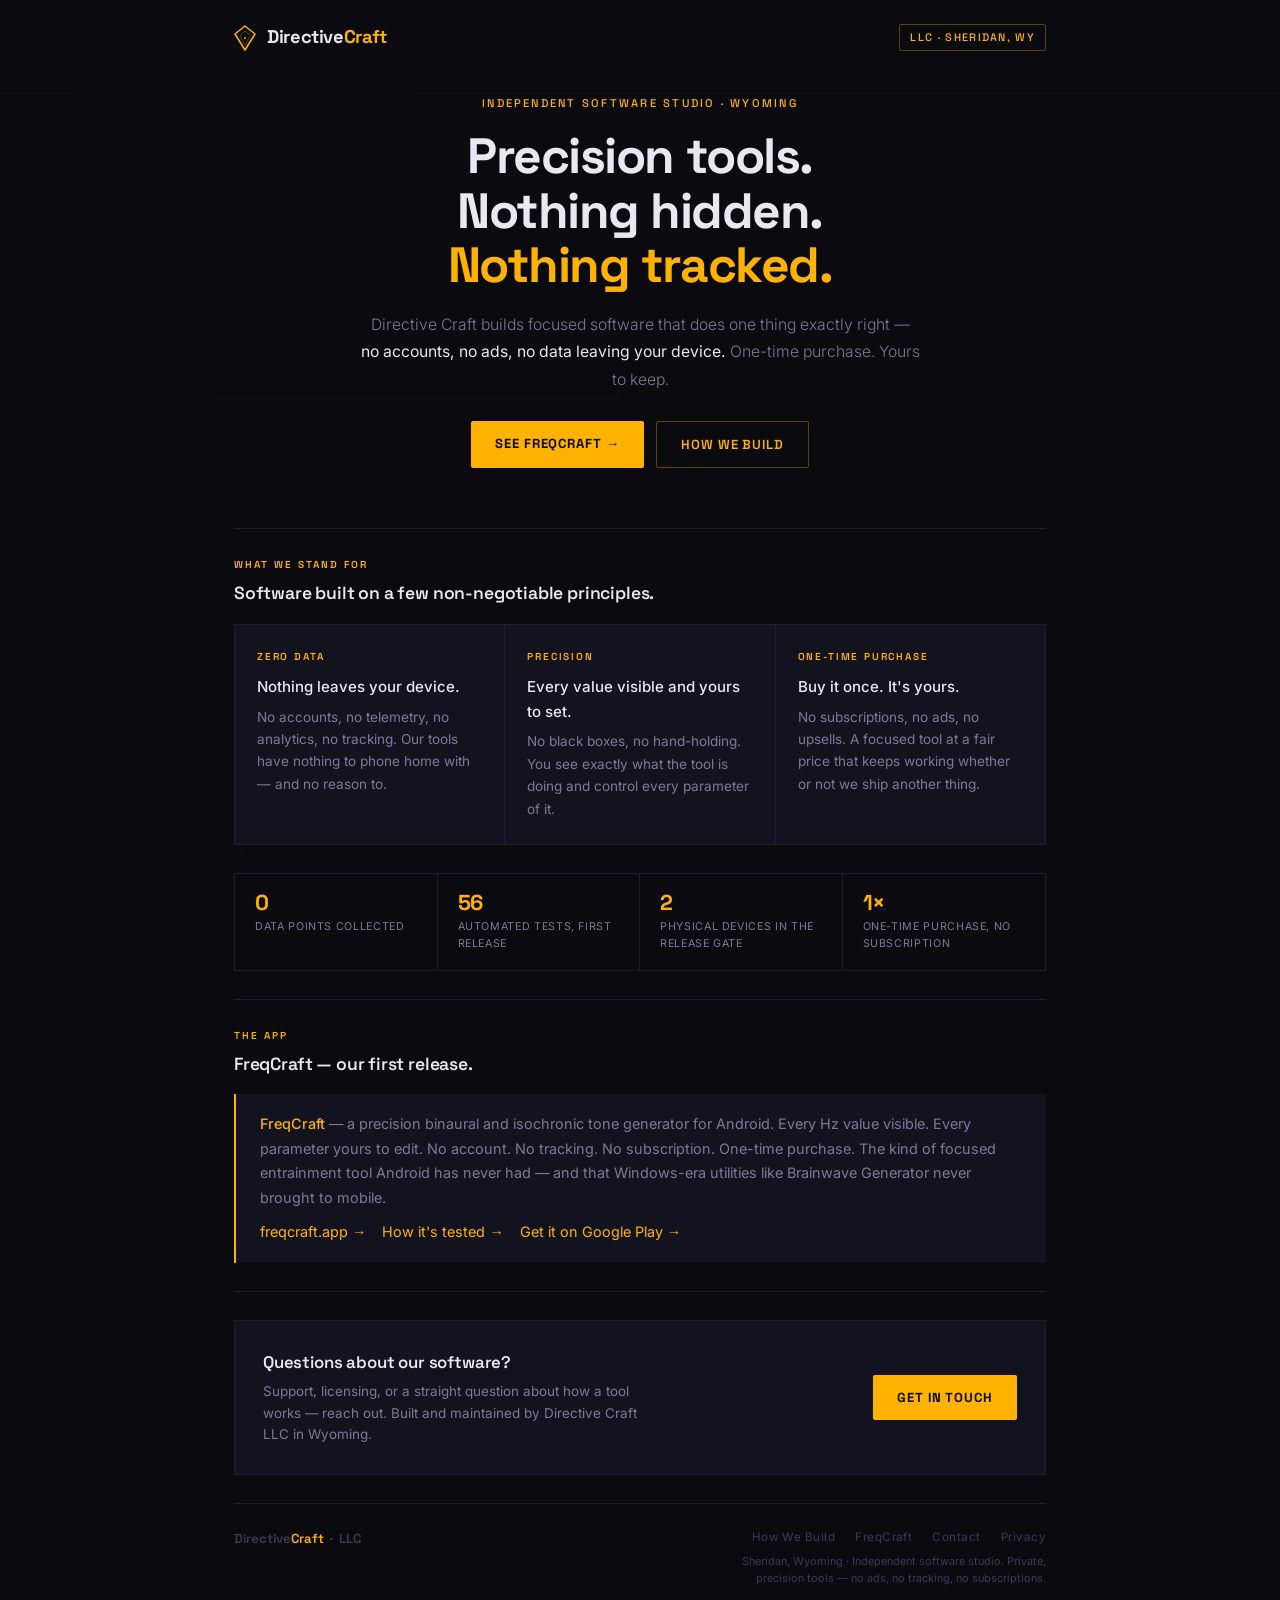
==== index.html @ 9dd8c162 "Studio site: FreqCraft is live - swap 'Coming to Google Play' for a live store link" ====
<!DOCTYPE html>
<html lang="en">
<head>
  <meta charset="UTF-8" />
  <meta name="viewport" content="width=device-width, initial-scale=1.0" />
  <link rel="canonical" href="https://www.directivecraft.com/" />
  <title>Directive Craft LLC — Private, Precision Software</title>
  <meta name="description" content="Directive Craft is an independent software studio building focused tools that do one thing exactly right — no accounts, no ads, no data leaving your device. Maker of FreqCraft." />
  <link rel="stylesheet" href="assets/fonts.css" />
  <style>
    *, *::before, *::after { box-sizing: border-box; margin: 0; padding: 0; }

    :root {
      --black:      #0A0A0F;
      --panel:      #13131F;
      --border:     #1E1E32;
      --amber:      #FFB300;
      --amber-dim:  #FFB30028;
      --amber-mid:  #FFB30055;
      --text:       #E8E8F0;
      --muted:      #7A7A9A;
      --subtle:     #3A3A5A;
    }

    html { scroll-behavior: smooth; }

    body {
      background: var(--black);
      color: var(--text);
      font-family: 'Inter', sans-serif;
      font-size: 16px;
      line-height: 1.6;
      min-height: 100vh;
      overflow-x: hidden;
    }

    /* ── CANVAS ── */
    #bgCanvas {
      position: fixed;
      top: 0; left: 0;
      width: 100%; height: 100%;
      pointer-events: none;
      z-index: 0;
      opacity: 0.10;
    }

    /* ── LAYOUT ── */
    .wrapper {
      position: relative;
      z-index: 1;
      max-width: 860px;
      margin: 0 auto;
      padding: 0 24px;
    }

    /* ── NAV ── */
    nav {
      padding: 24px 0 0;
      display: flex;
      align-items: center;
      justify-content: space-between;
    }

    /* ── LOGO ── */
    .logo {
      display: flex;
      align-items: center;
      gap: 11px;
      text-decoration: none;
    }

    .logo-mark svg {
      display: block;
    }

    .wordmark {
      font-family: 'Space Grotesk', sans-serif;
      font-size: 1.15rem;
      font-weight: 700;
      letter-spacing: -0.02em;
      color: var(--text);
      line-height: 1;
    }
    .wordmark span { color: var(--amber); }

    .badge {
      font-family: 'Space Grotesk', sans-serif;
      font-size: 0.68rem;
      font-weight: 500;
      letter-spacing: 0.12em;
      text-transform: uppercase;
      color: var(--amber);
      border: 1px solid var(--amber-mid);
      padding: 4px 10px;
      border-radius: 2px;
    }

    /* ── HERO ── */
    .hero {
      padding: 44px 0 32px;
      text-align: center;
    }

    .eyebrow {
      font-family: 'Space Grotesk', sans-serif;
      font-size: 0.7rem;
      font-weight: 500;
      letter-spacing: 0.2em;
      text-transform: uppercase;
      color: var(--amber);
      margin-bottom: 16px;
    }

    h1 {
      font-family: 'Space Grotesk', sans-serif;
      font-size: clamp(1.9rem, 5vw, 3.1rem);
      font-weight: 700;
      line-height: 1.1;
      letter-spacing: -0.03em;
      color: var(--text);
      margin-bottom: 18px;
    }
    h1 em { font-style: normal; color: var(--amber); }

    .hero-sub {
      font-size: 0.98rem;
      font-weight: 300;
      color: var(--muted);
      max-width: 560px;
      margin: 0 auto 28px;
      line-height: 1.75;
    }
    .hero-sub strong { color: var(--text); font-weight: 400; }

    /* ── CTA ── */
    .cta-row {
      display: flex;
      gap: 12px;
      justify-content: center;
      flex-wrap: wrap;
    }

    .btn-primary {
      background: var(--amber);
      color: var(--black);
      font-family: 'Space Grotesk', sans-serif;
      font-size: 0.82rem;
      font-weight: 700;
      letter-spacing: 0.07em;
      text-transform: uppercase;
      text-decoration: none;
      border: none;
      padding: 12px 24px;
      border-radius: 2px;
      cursor: pointer;
      transition: opacity 0.2s;
      white-space: nowrap;
      display: inline-block;
    }
    .btn-primary:hover { opacity: 0.85; }

    .btn-ghost {
      background: transparent;
      color: var(--amber);
      font-family: 'Space Grotesk', sans-serif;
      font-size: 0.82rem;
      font-weight: 600;
      letter-spacing: 0.07em;
      text-transform: uppercase;
      text-decoration: none;
      border: 1px solid var(--amber-mid);
      padding: 12px 24px;
      border-radius: 2px;
      cursor: pointer;
      transition: border-color 0.2s, color 0.2s;
      white-space: nowrap;
      display: inline-block;
    }
    .btn-ghost:hover { border-color: var(--amber); }

    /* ── DIVIDER ── */
    .divider {
      border: none;
      border-top: 1px solid var(--border);
      margin: 28px 0;
    }

    /* ── PILLARS ── */
    .pillars {
      display: grid;
      grid-template-columns: repeat(auto-fit, minmax(200px, 1fr));
      gap: 1px;
      background: var(--border);
      border: 1px solid var(--border);
      margin-bottom: 28px;
    }

    .pillar {
      background: var(--panel);
      padding: 24px 22px;
    }

    .pillar-label {
      font-family: 'Space Grotesk', sans-serif;
      font-size: 0.63rem;
      font-weight: 600;
      letter-spacing: 0.18em;
      text-transform: uppercase;
      color: var(--amber);
      margin-bottom: 10px;
    }

    .pillar-text {
      font-size: 0.85rem;
      color: var(--muted);
      line-height: 1.65;
    }
    .pillar-text strong {
      display: block;
      font-size: 0.94rem;
      font-weight: 500;
      color: var(--text);
      margin-bottom: 6px;
    }

    /* ── AUTHORITY STRIP ── */
    .spec-strip {
      display: flex;
      flex-wrap: wrap;
      border: 1px solid var(--border);
      margin-bottom: 28px;
    }

    .spec-item {
      flex: 1 1 140px;
      padding: 18px 20px;
      border-right: 1px solid var(--border);
    }
    .spec-item:last-child { border-right: none; }

    .spec-val {
      font-family: 'Space Grotesk', sans-serif;
      font-size: 1.35rem;
      font-weight: 700;
      color: var(--amber);
      letter-spacing: -0.02em;
      line-height: 1;
      margin-bottom: 4px;
    }

    .spec-key {
      font-size: 0.67rem;
      color: var(--muted);
      letter-spacing: 0.06em;
      text-transform: uppercase;
    }

    /* ── CALLOUT ── */
    .callout {
      border-left: 2px solid var(--amber);
      padding: 18px 24px;
      background: var(--panel);
      margin-bottom: 28px;
    }
    .callout p {
      font-size: 0.9rem;
      color: var(--muted);
      line-height: 1.7;
    }
    .callout p + p { margin-top: 10px; }
    .callout p strong { color: var(--text); font-weight: 500; }
    .callout a {
      color: var(--amber);
      text-decoration: none;
    }
    .callout a:hover { text-decoration: underline; }

    /* ── SECTION HEADER ── */
    .section-header {
      margin-bottom: 16px;
    }
    .section-label {
      font-family: 'Space Grotesk', sans-serif;
      font-size: 0.63rem;
      font-weight: 600;
      letter-spacing: 0.2em;
      text-transform: uppercase;
      color: var(--amber);
      margin-bottom: 6px;
    }
    .section-title {
      font-family: 'Space Grotesk', sans-serif;
      font-size: 1.1rem;
      font-weight: 600;
      color: var(--text);
      letter-spacing: -0.01em;
    }

    /* ── CONTACT BLOCK ── */
    .contact-block {
      border: 1px solid var(--border);
      background: var(--panel);
      padding: 28px 28px;
      margin-bottom: 28px;
      display: flex;
      align-items: center;
      justify-content: space-between;
      flex-wrap: wrap;
      gap: 20px;
    }

    .contact-copy h2 {
      font-family: 'Space Grotesk', sans-serif;
      font-size: 1.05rem;
      font-weight: 600;
      color: var(--text);
      margin-bottom: 6px;
      letter-spacing: -0.01em;
    }
    .contact-copy p {
      font-size: 0.84rem;
      color: var(--muted);
      line-height: 1.6;
      max-width: 400px;
    }

    /* ── FOOTER ── */
    footer {
      border-top: 1px solid var(--border);
      padding: 24px 0 32px;
      display: flex;
      align-items: flex-start;
      justify-content: space-between;
      flex-wrap: wrap;
      gap: 12px;
    }

    .footer-mark {
      font-family: 'Space Grotesk', sans-serif;
      font-size: 0.82rem;
      font-weight: 600;
      color: var(--subtle);
    }
    .footer-mark span { color: var(--amber); }

    .footer-right {
      text-align: right;
    }

    .footer-links {
      display: flex;
      gap: 20px;
      margin-bottom: 6px;
      justify-content: flex-end;
    }
    .footer-links a {
      font-size: 0.73rem;
      color: var(--subtle);
      text-decoration: none;
      letter-spacing: 0.04em;
      transition: color 0.2s;
    }
    .footer-links a:hover { color: var(--amber); }

    .footer-legal {
      font-size: 0.68rem;
      color: var(--subtle);
      line-height: 1.6;
      max-width: 340px;
    }

    /* ── MOBILE ── */
    @media (max-width: 600px) {
      nav { flex-direction: column; align-items: flex-start; gap: 10px; }
      .spec-item { border-right: none; border-bottom: 1px solid var(--border); }
      .spec-item:last-child { border-bottom: none; }
      .footer-right { text-align: left; }
      .footer-links { justify-content: flex-start; flex-wrap: wrap; }
      .contact-block { flex-direction: column; align-items: flex-start; }
    }
  </style>
</head>
<body>

<canvas id="bgCanvas"></canvas>

<div class="wrapper">

  <!-- NAV -->
  <nav>
    <a class="logo" href="/">
      <!-- Logo mark: geometric diamond — original mark, no trademark needed -->
      <div class="logo-mark">
        <svg width="22" height="26" viewBox="0 0 22 26" fill="none" xmlns="http://www.w3.org/2000/svg" aria-hidden="true">
          <!-- Outer diamond -->
          <polygon points="11,1 21,9 11,25 1,9" stroke="#FFB300" stroke-width="1.5" fill="none" stroke-linejoin="round"/>
          <!-- Inner diamond (accent depth) -->
          <polygon points="11,6 16,10.5 11,20 6,10.5" stroke="#FFB300" stroke-width="0.75" fill="none" stroke-linejoin="round" opacity="0.4"/>
          <!-- Center point -->
          <circle cx="11" cy="13" r="1.2" fill="#FFB300" opacity="0.7"/>
        </svg>
      </div>
      <div class="wordmark">Directive<span>Craft</span></div>
    </a>
    <div class="badge">LLC · Sheridan, WY</div>
  </nav>

  <!-- HERO -->
  <section class="hero">
    <p class="eyebrow">Independent Software Studio · Wyoming</p>
    <h1>Precision tools.<br>Nothing hidden.<br><em>Nothing tracked.</em></h1>
    <p class="hero-sub">
      Directive Craft builds focused software that does one thing exactly right —
      <strong>no accounts, no ads, no data leaving your device.</strong>
      One-time purchase. Yours to keep.
    </p>
    <div class="cta-row">
      <a class="btn-primary" href="https://freqcraft.app" target="_blank" rel="noopener noreferrer">See FreqCraft →</a>
      <a class="btn-ghost" href="/testing">How We Build</a>
    </div>
  </section>

  <hr class="divider" />

  <!-- PRINCIPLES -->
  <div class="section-header">
    <div class="section-label">What We Stand For</div>
    <div class="section-title">Software built on a few non-negotiable principles.</div>
  </div>

  <div class="pillars">
    <div class="pillar">
      <div class="pillar-label">Zero Data</div>
      <div class="pillar-text">
        <strong>Nothing leaves your device.</strong>
        No accounts, no telemetry, no analytics, no tracking. Our tools have nothing to phone home with — and no reason to.
      </div>
    </div>
    <div class="pillar">
      <div class="pillar-label">Precision</div>
      <div class="pillar-text">
        <strong>Every value visible and yours to set.</strong>
        No black boxes, no hand-holding. You see exactly what the tool is doing and control every parameter of it.
      </div>
    </div>
    <div class="pillar">
      <div class="pillar-label">One-Time Purchase</div>
      <div class="pillar-text">
        <strong>Buy it once. It's yours.</strong>
        No subscriptions, no ads, no upsells. A focused tool at a fair price that keeps working whether or not we ship another thing.
      </div>
    </div>
  </div>

  <!-- AUTHORITY STRIP -->
  <div class="spec-strip">
    <div class="spec-item">
      <div class="spec-val">0</div>
      <div class="spec-key">Data points collected</div>
    </div>
    <div class="spec-item">
      <div class="spec-val">56</div>
      <div class="spec-key">Automated tests, first release</div>
    </div>
    <div class="spec-item">
      <div class="spec-val">2</div>
      <div class="spec-key">Physical devices in the release gate</div>
    </div>
    <div class="spec-item">
      <div class="spec-val">1×</div>
      <div class="spec-key">One-time purchase, no subscription</div>
    </div>
  </div>

  <hr class="divider" />

  <!-- PRODUCTS -->
  <div class="section-header">
    <div class="section-label">The App</div>
    <div class="section-title">FreqCraft — our first release.</div>
  </div>

  <div class="callout">
    <p>
      <strong style="color: var(--amber);">FreqCraft</strong> — a precision binaural and isochronic tone generator for Android.
      Every Hz value visible. Every parameter yours to edit. No account. No tracking. No subscription.
      One-time purchase. The kind of focused entrainment tool Android has never had — and that Windows-era utilities like Brainwave Generator never brought to mobile.
    </p>
    <p style="margin-top: 10px;">
      <a href="https://freqcraft.app" target="_blank" rel="noopener noreferrer">freqcraft.app →</a>
      &nbsp;&nbsp;
      <a href="/testing">How it's tested →</a>
      &nbsp;&nbsp;
      <a href="https://play.google.com/store/apps/details?id=com.directivecraft.freqcraft" target="_blank" rel="noopener noreferrer">Get it on Google Play →</a>
    </p>
  </div>

  <hr class="divider" />

  <!-- CONTACT -->
  <div class="contact-block">
    <div class="contact-copy">
      <h2>Questions about our software?</h2>
      <p>Support, licensing, or a straight question about how a tool works — reach out. Built and maintained by Directive Craft LLC in Wyoming.</p>
    </div>
    <a class="btn-primary email-link" href="#">Get in Touch</a>
  </div>

  <!-- FOOTER -->
  <footer>
    <div class="footer-mark">Directive<span>Craft</span> &nbsp;·&nbsp; LLC</div>
    <div class="footer-right">
      <div class="footer-links">
        <a href="/testing">How We Build</a>
        <a href="https://freqcraft.app" target="_blank" rel="noopener noreferrer">FreqCraft</a>
        <a class="email-link" href="#">Contact</a>
        <a href="/privacy">Privacy</a>
      </div>
      <div class="footer-legal">Sheridan, Wyoming · Independent software studio. Private, precision tools — no ads, no tracking, no subscriptions.</div>
    </div>
  </footer>

</div>

<script>
  // ── BACKGROUND: slow drifting horizontal document lines ──
  // Evokes: structure, documentation, procedure — contrasts with FreqCraft's sine waves
  var canvas = document.getElementById('bgCanvas');
  var ctx    = canvas.getContext('2d');
  var W, H;
  var lines  = [];
  var LINE_COUNT = 18;

  function resize() {
    W = canvas.width  = window.innerWidth;
    H = canvas.height = window.innerHeight;
    initLines();
  }

  function initLines() {
    lines = [];
    for (var i = 0; i < LINE_COUNT; i++) {
      lines.push({
        y:     (H / LINE_COUNT) * i + Math.random() * (H / LINE_COUNT),
        speed: 0.08 + Math.random() * 0.12,
        width: 0.3 + Math.random() * 0.5,
        alpha: 0.2 + Math.random() * 0.6,
        len:   0.3 + Math.random() * 0.5,
        xOff:  Math.random() * W,
      });
    }
  }

  function draw() {
    ctx.clearRect(0, 0, W, H);
    ctx.strokeStyle = 'rgba(255,179,0,1)';

    lines.forEach(function(ln) {
      ln.y += ln.speed;
      if (ln.y > H + 2) ln.y = -2;

      var lineW = W * ln.len;
      var startX = (ln.xOff % W);

      ctx.globalAlpha = ln.alpha;
      ctx.lineWidth   = ln.width;
      ctx.beginPath();
      ctx.moveTo(startX, ln.y);
      ctx.lineTo(startX + lineW, ln.y);
      ctx.stroke();

      // wrap if line extends past canvas
      if (startX + lineW > W) {
        ctx.beginPath();
        ctx.moveTo(0, ln.y);
        ctx.lineTo((startX + lineW) - W, ln.y);
        ctx.stroke();
      }
    });

    ctx.globalAlpha = 1;
    requestAnimationFrame(draw);
  }

  window.addEventListener('resize', resize);
  resize();
  draw();

  // ── EMAIL OBFUSCATION ──
  // Email is never in the HTML source — assembled at runtime so scrapers can't harvest it.
  // Change the two parts below if the address changes; never put the full address in HTML.
  (function() {
    var u = 'contact';
    var d = 'directivecraft.com';
    var addr = u + '@' + d;
    document.querySelectorAll('.email-link').forEach(function(el) {
      el.href = 'mailto:' + addr;
    });
  })();
</script>

</body>
</html>
---- assets/fonts.css ----
@font-face {
  font-family: 'Inter';
  font-style: normal;
  font-weight: 300;
  font-display: swap;
  src: url(fonts/Inter-300.woff2) format('woff2');
  unicode-range: U+0000-00FF, U+0131, U+0152-0153, U+02BB-02BC, U+02C6, U+02DA, U+02DC, U+0304, U+0308, U+0329, U+2000-206F, U+20AC, U+2122, U+2191, U+2193, U+2212, U+2215, U+FEFF, U+FFFD;
}
@font-face {
  font-family: 'Inter';
  font-style: normal;
  font-weight: 400;
  font-display: swap;
  src: url(fonts/Inter-400.woff2) format('woff2');
  unicode-range: U+0000-00FF, U+0131, U+0152-0153, U+02BB-02BC, U+02C6, U+02DA, U+02DC, U+0304, U+0308, U+0329, U+2000-206F, U+20AC, U+2122, U+2191, U+2193, U+2212, U+2215, U+FEFF, U+FFFD;
}
@font-face {
  font-family: 'Inter';
  font-style: normal;
  font-weight: 500;
  font-display: swap;
  src: url(fonts/Inter-500.woff2) format('woff2');
  unicode-range: U+0000-00FF, U+0131, U+0152-0153, U+02BB-02BC, U+02C6, U+02DA, U+02DC, U+0304, U+0308, U+0329, U+2000-206F, U+20AC, U+2122, U+2191, U+2193, U+2212, U+2215, U+FEFF, U+FFFD;
}
@font-face {
  font-family: 'JetBrains Mono';
  font-style: normal;
  font-weight: 400;
  font-display: swap;
  src: url(fonts/JetBrainsMono-400.woff2) format('woff2');
  unicode-range: U+0000-00FF, U+0131, U+0152-0153, U+02BB-02BC, U+02C6, U+02DA, U+02DC, U+0304, U+0308, U+0329, U+2000-206F, U+20AC, U+2122, U+2191, U+2193, U+2212, U+2215, U+FEFF, U+FFFD;
}
@font-face {
  font-family: 'JetBrains Mono';
  font-style: normal;
  font-weight: 500;
  font-display: swap;
  src: url(fonts/JetBrainsMono-500.woff2) format('woff2');
  unicode-range: U+0000-00FF, U+0131, U+0152-0153, U+02BB-02BC, U+02C6, U+02DA, U+02DC, U+0304, U+0308, U+0329, U+2000-206F, U+20AC, U+2122, U+2191, U+2193, U+2212, U+2215, U+FEFF, U+FFFD;
}
@font-face {
  font-family: 'Space Grotesk';
  font-style: normal;
  font-weight: 300;
  font-display: swap;
  src: url(fonts/SpaceGrotesk-300.woff2) format('woff2');
  unicode-range: U+0000-00FF, U+0131, U+0152-0153, U+02BB-02BC, U+02C6, U+02DA, U+02DC, U+0304, U+0308, U+0329, U+2000-206F, U+20AC, U+2122, U+2191, U+2193, U+2212, U+2215, U+FEFF, U+FFFD;
}
@font-face {
  font-family: 'Space Grotesk';
  font-style: normal;
  font-weight: 400;
  font-display: swap;
  src: url(fonts/SpaceGrotesk-400.woff2) format('woff2');
  unicode-range: U+0000-00FF, U+0131, U+0152-0153, U+02BB-02BC, U+02C6, U+02DA, U+02DC, U+0304, U+0308, U+0329, U+2000-206F, U+20AC, U+2122, U+2191, U+2193, U+2212, U+2215, U+FEFF, U+FFFD;
}
@font-face {
  font-family: 'Space Grotesk';
  font-style: normal;
  font-weight: 500;
  font-display: swap;
  src: url(fonts/SpaceGrotesk-500.woff2) format('woff2');
  unicode-range: U+0000-00FF, U+0131, U+0152-0153, U+02BB-02BC, U+02C6, U+02DA, U+02DC, U+0304, U+0308, U+0329, U+2000-206F, U+20AC, U+2122, U+2191, U+2193, U+2212, U+2215, U+FEFF, U+FFFD;
}
@font-face {
  font-family: 'Space Grotesk';
  font-style: normal;
  font-weight: 600;
  font-display: swap;
  src: url(fonts/SpaceGrotesk-600.woff2) format('woff2');
  unicode-range: U+0000-00FF, U+0131, U+0152-0153, U+02BB-02BC, U+02C6, U+02DA, U+02DC, U+0304, U+0308, U+0329, U+2000-206F, U+20AC, U+2122, U+2191, U+2193, U+2212, U+2215, U+FEFF, U+FFFD;
}
@font-face {
  font-family: 'Space Grotesk';
  font-style: normal;
  font-weight: 700;
  font-display: swap;
  src: url(fonts/SpaceGrotesk-700.woff2) format('woff2');
  unicode-range: U+0000-00FF, U+0131, U+0152-0153, U+02BB-02BC, U+02C6, U+02DA, U+02DC, U+0304, U+0308, U+0329, U+2000-206F, U+20AC, U+2122, U+2191, U+2193, U+2212, U+2215, U+FEFF, U+FFFD;
}
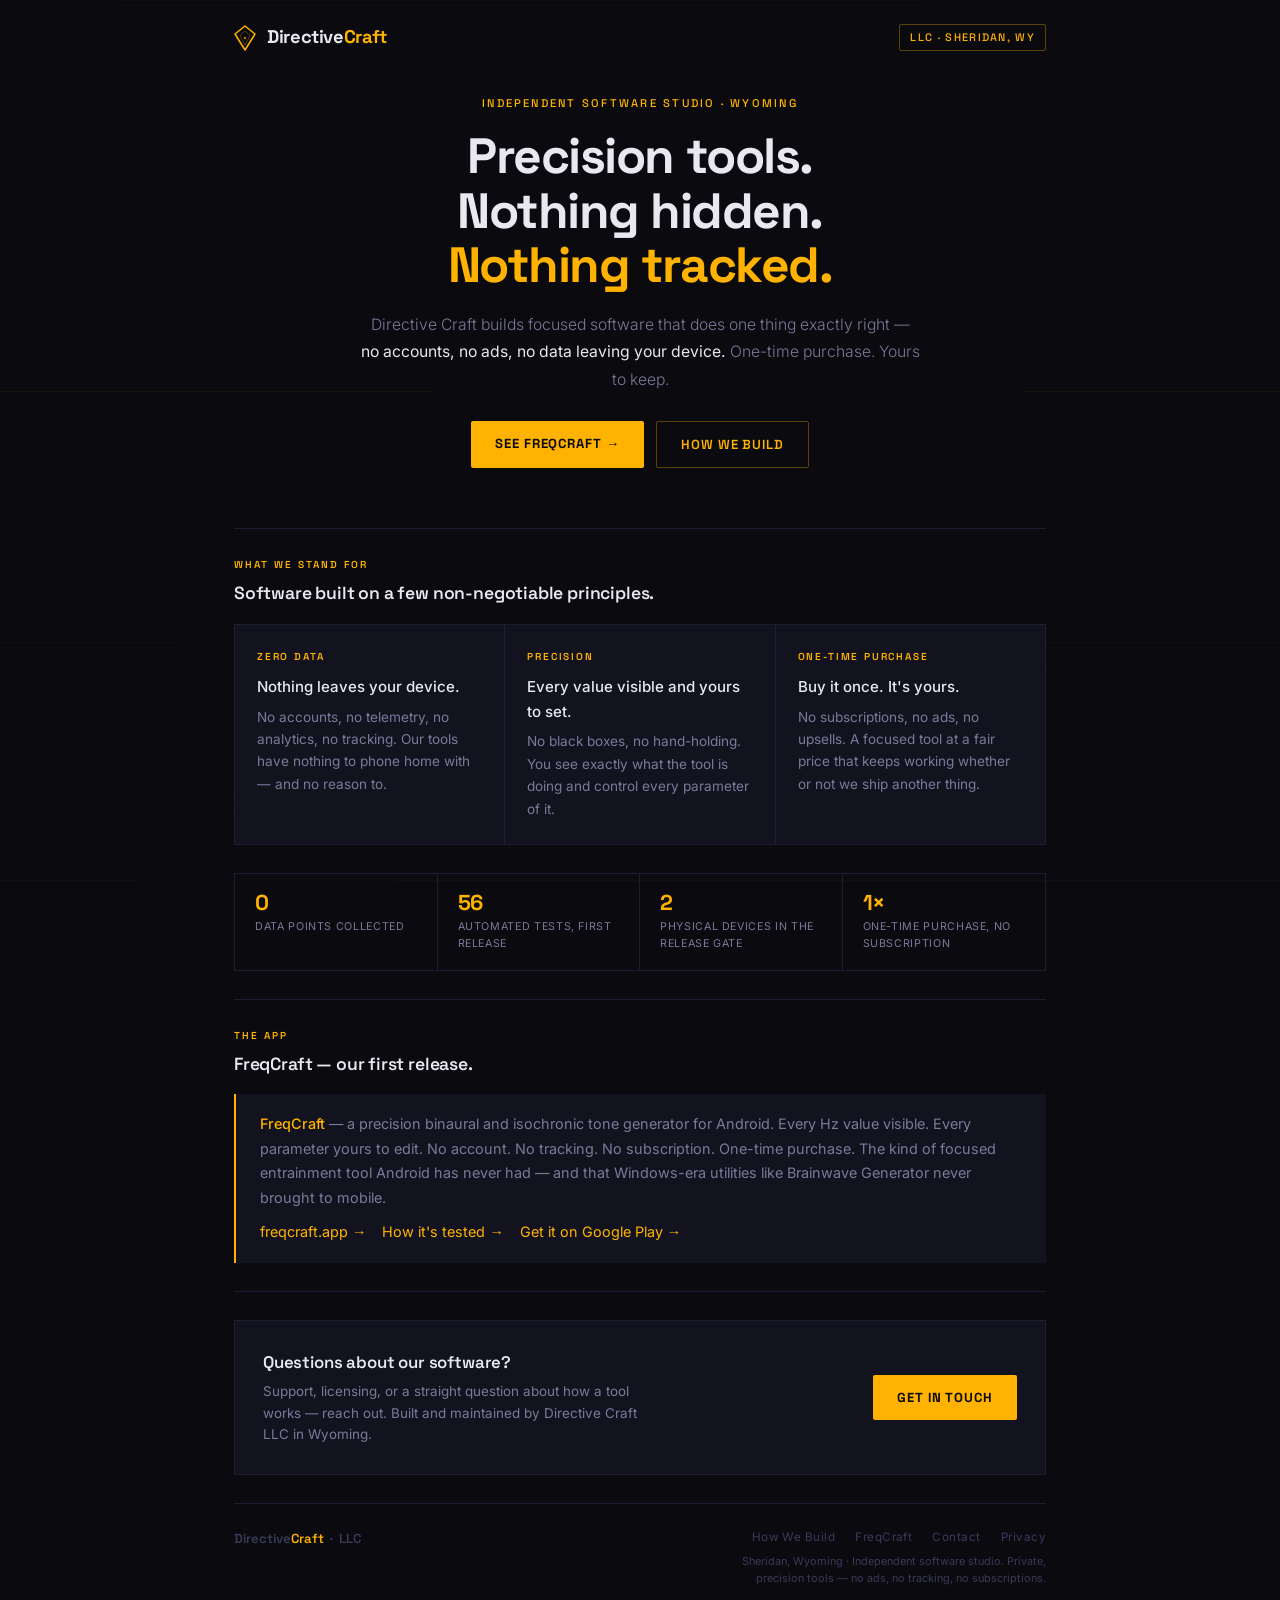
==== commit 729ba088: "Add favicon and apple-touch icons" ====
--- a/index.html
+++ b/index.html
@@ -6,6 +6,9 @@
   <link rel="canonical" href="https://www.directivecraft.com/" />
   <title>Directive Craft LLC — Private, Precision Software</title>
   <meta name="description" content="Directive Craft is an independent software studio building focused tools that do one thing exactly right — no accounts, no ads, no data leaving your device. Maker of FreqCraft." />
+  <link rel="icon" href="/favicon.ico" sizes="any" />
+  <link rel="icon" type="image/png" sizes="32x32" href="/assets/favicon-32.png" />
+  <link rel="apple-touch-icon" href="/assets/apple-touch-icon.png" />
   <link rel="stylesheet" href="assets/fonts.css" />
   <style>
     *, *::before, *::after { box-sizing: border-box; margin: 0; padding: 0; }
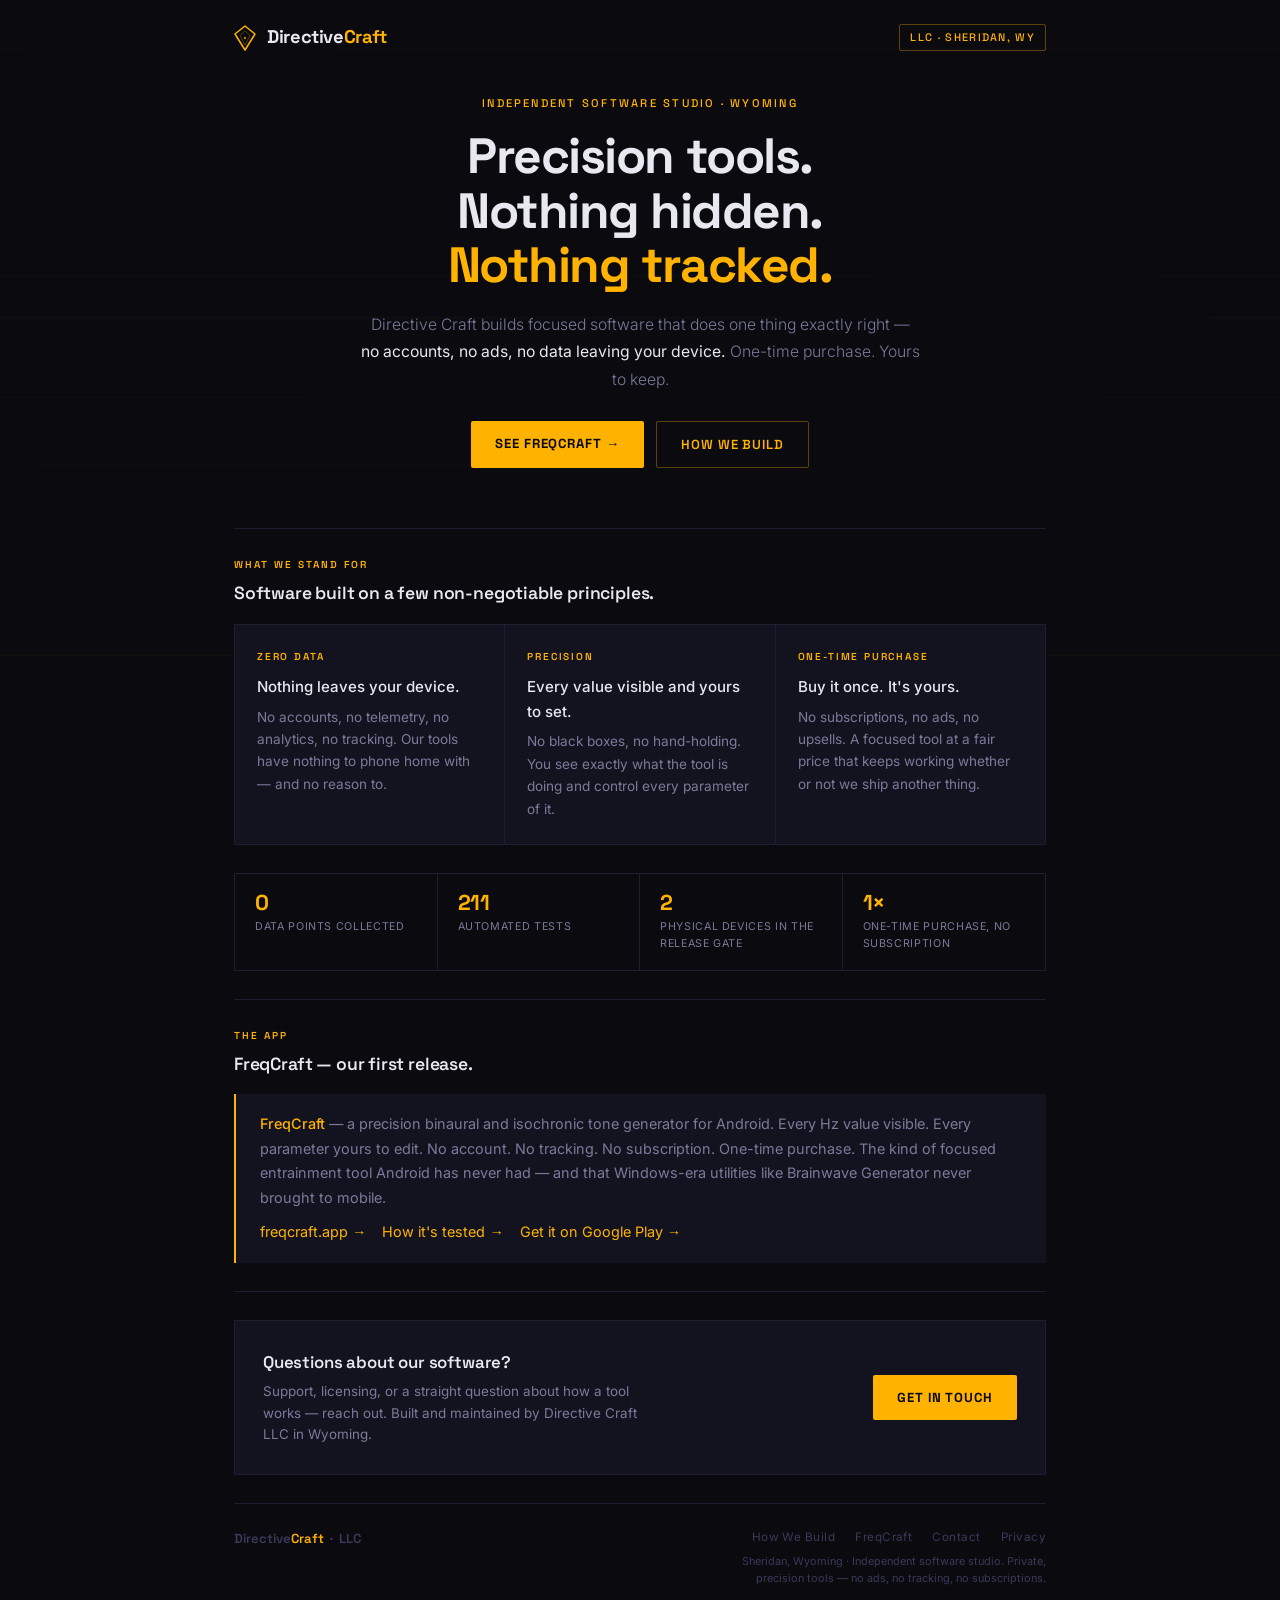
==== commit fad73d6e: "Homepage authority strip: 211 automated tests, current not frozen The stat read '56 / Automated test" ====
--- a/index.html
+++ b/index.html
@@ -462,8 +462,8 @@
       <div class="spec-key">Data points collected</div>
     </div>
     <div class="spec-item">
-      <div class="spec-val">56</div>
-      <div class="spec-key">Automated tests, first release</div>
+      <div class="spec-val">211</div>
+      <div class="spec-key">Automated tests</div>
     </div>
     <div class="spec-item">
       <div class="spec-val">2</div>
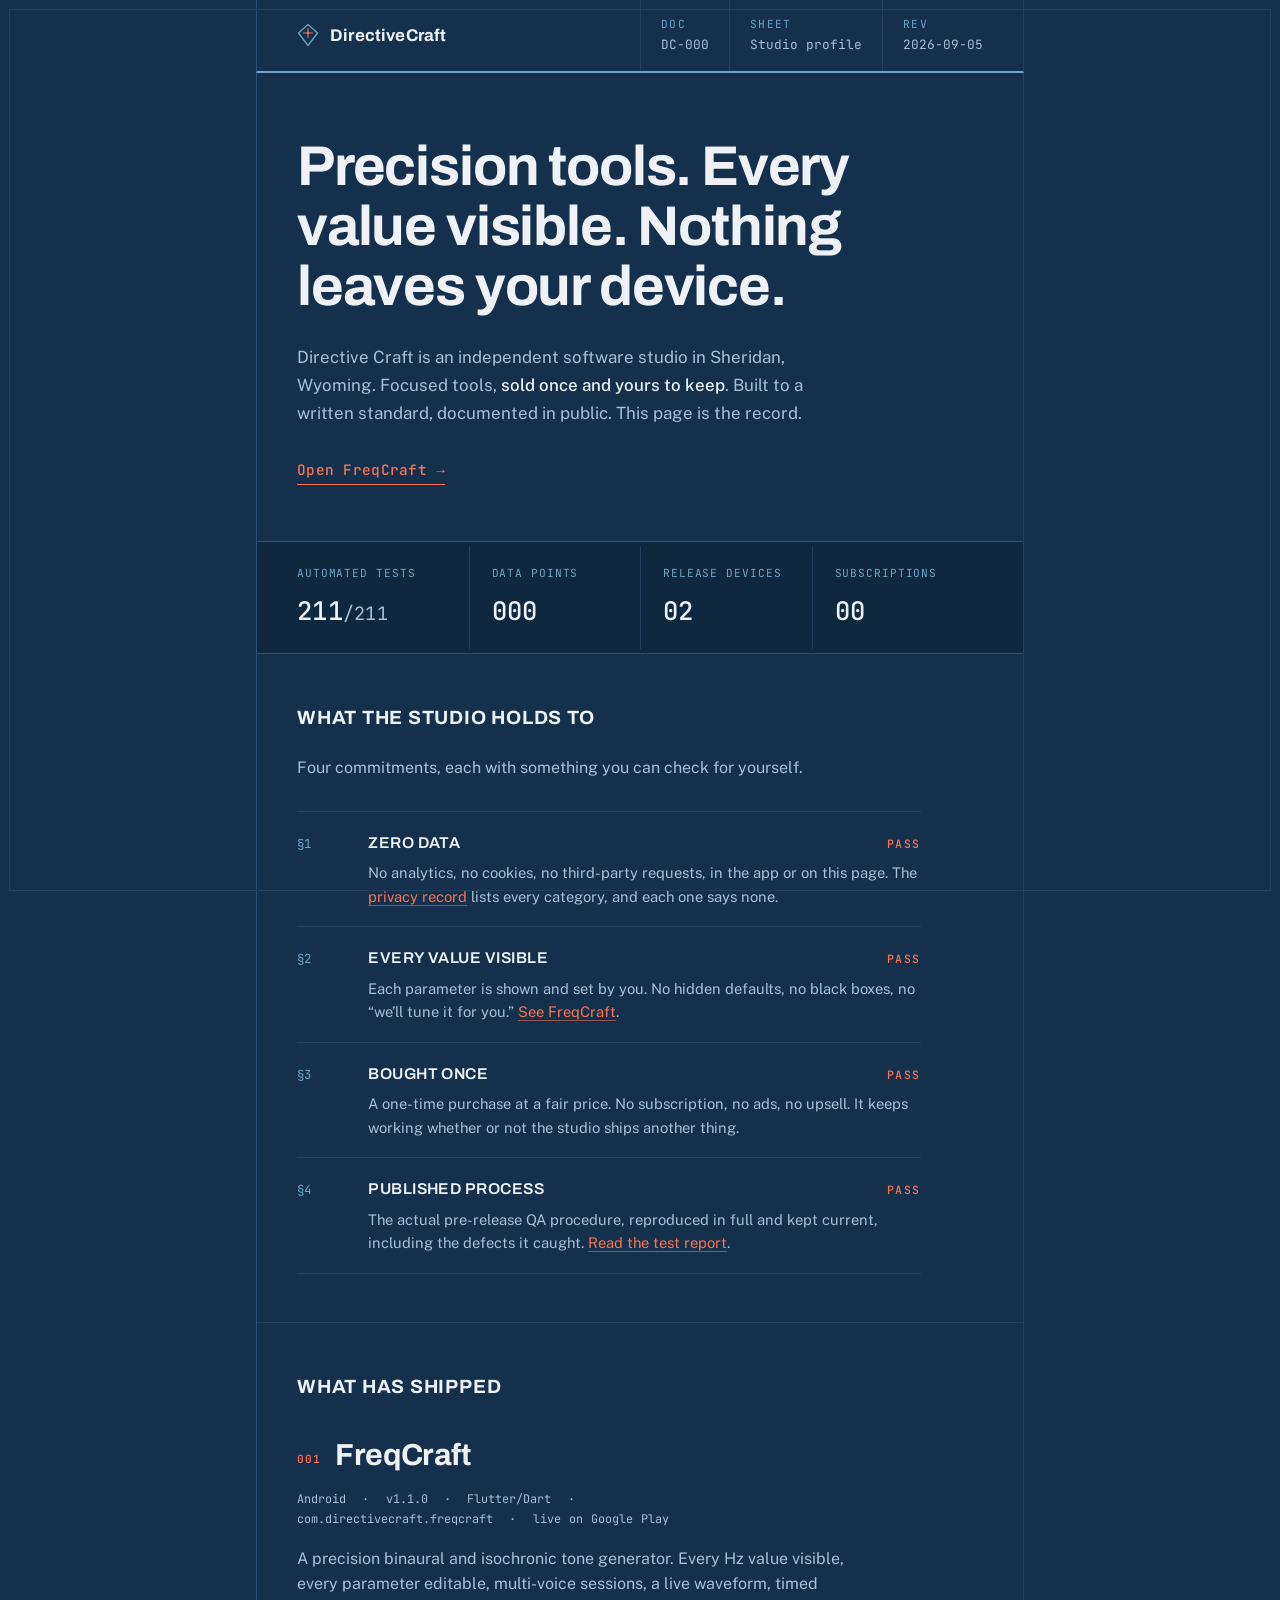
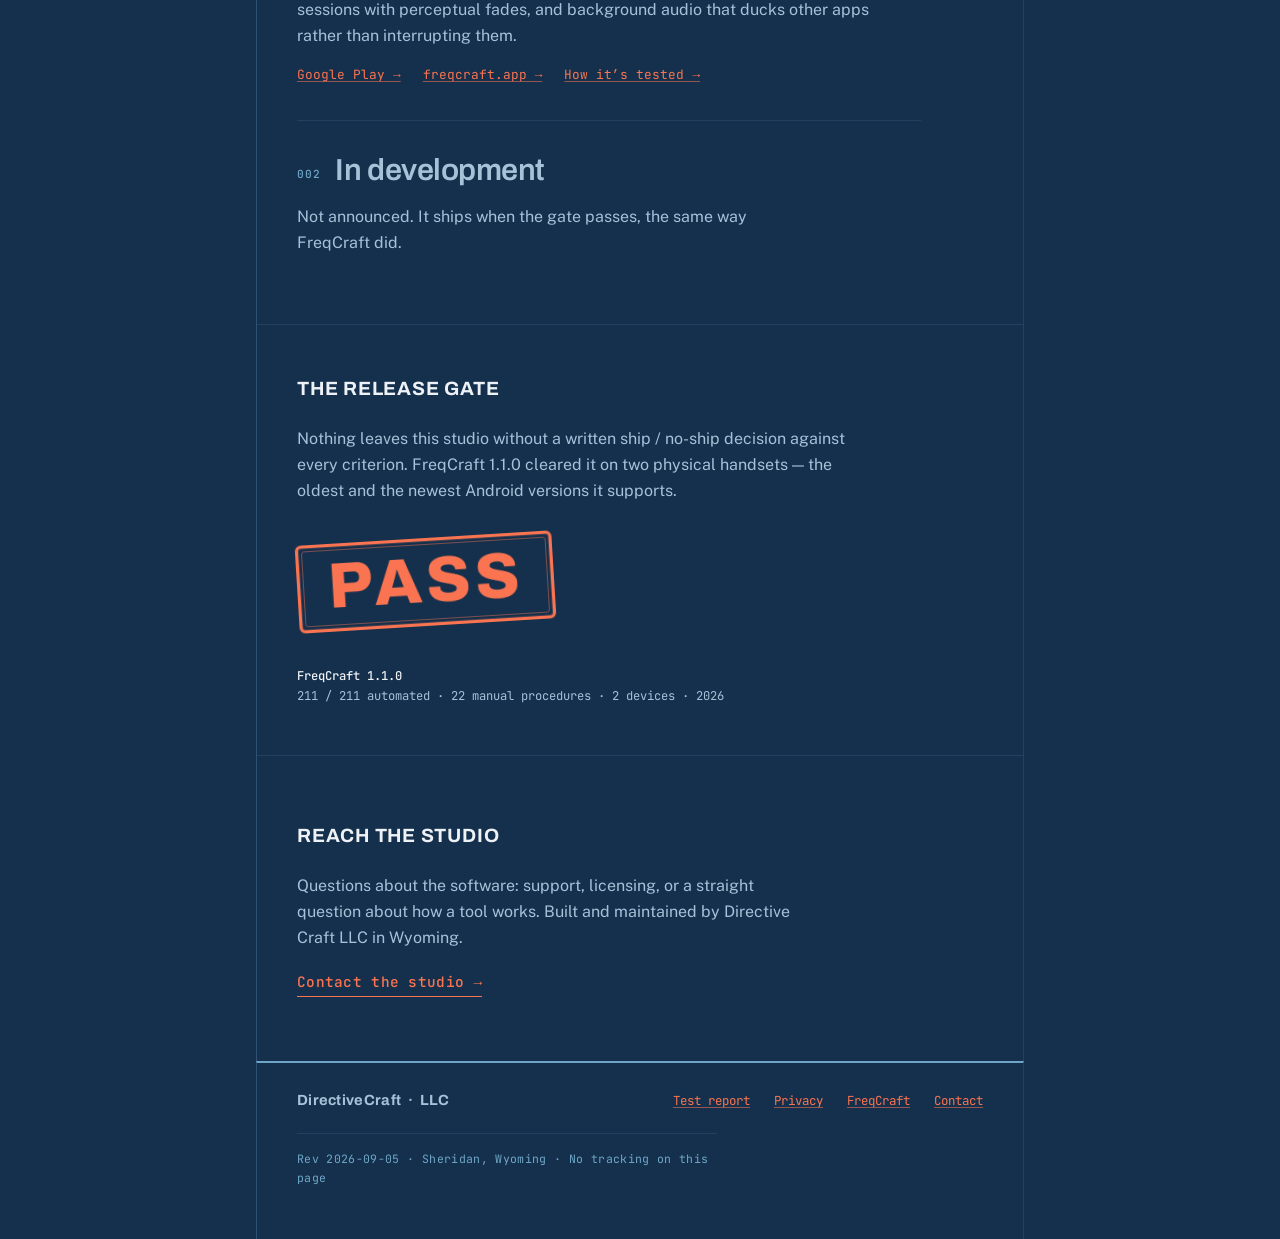
==== commit 6c5a934f: "Redesign the homepage as a controlled-document studio profile Replaces the dark/amber single-page la" ====
--- a/index.html
+++ b/index.html
@@ -14,589 +14,547 @@
     *, *::before, *::after { box-sizing: border-box; margin: 0; padding: 0; }
 
     :root {
-      --black:      #0A0A0F;
-      --panel:      #13131F;
-      --border:     #1E1E32;
-      --amber:      #FFB300;
-      --amber-dim:  #FFB30028;
-      --amber-mid:  #FFB30055;
-      --text:       #E8E8F0;
-      --muted:      #7A7A9A;
-      --subtle:     #3A3A5A;
-    }
-
-    html { scroll-behavior: smooth; }
+      --ink:        #14304C;   /* page ground — diazo blue */
+      --ink-sunk:   #10283F;   /* recessed bands */
+      --rule:       #2E5175;   /* hairline rules on the ground */
+      --rule-soft:  #23415F;   /* fainter rules */
+      --chalk:      #EEF2F6;   /* primary text */
+      --chalk-dim:  #A6C1D8;   /* secondary text — blue-tinted, not gray */
+      --cyan:       #6FA6C8;   /* diazo cyan — labels, tertiary */
+      --signal:     #FB7451;   /* accent — live / actionable ONLY */
+      --display: 'Archivo', 'Arial Narrow', system-ui, sans-serif;
+      --body:    'Public Sans', system-ui, -apple-system, 'Segoe UI', sans-serif;
+      --mono:    'JetBrains Mono', ui-monospace, 'SFMono-Regular', Menlo, monospace;
+
+      --col: 44rem;            /* reading measure for prose */
+      --wide: 48rem;           /* the sheet */
+      --pad: clamp(20px, 5vw, 40px);
+    }
+
+    html { scroll-behavior: smooth; -webkit-text-size-adjust: 100%; }
 
     body {
-      background: var(--black);
-      color: var(--text);
-      font-family: 'Inter', sans-serif;
+      background-color: var(--ink);
+      color: var(--chalk);
+      font-family: var(--body);
       font-size: 16px;
-      line-height: 1.6;
+      line-height: 1.62;
       min-height: 100vh;
-      overflow-x: hidden;
-    }
-
-    /* ── CANVAS ── */
-    #bgCanvas {
+      -webkit-font-smoothing: antialiased;
+      text-rendering: optimizeLegibility;
+    }
+
+    /* drafting-sheet edge */
+    body::before {
+      content: "";
       position: fixed;
-      top: 0; left: 0;
-      width: 100%; height: 100%;
+      inset: 9px;
+      border: 1px solid var(--rule-soft);
       pointer-events: none;
-      z-index: 0;
-      opacity: 0.10;
-    }
-
-    /* ── LAYOUT ── */
-    .wrapper {
-      position: relative;
-      z-index: 1;
-      max-width: 860px;
+      z-index: 5;
+    }
+    @media (max-width: 720px) { body::before { inset: 5px; } }
+
+    ::selection { background: var(--signal); color: #1A1A1A; }
+    :focus-visible { outline: 2px solid var(--signal); outline-offset: 3px; border-radius: 1px; }
+    * { scrollbar-color: var(--rule) transparent; }
+    ::-webkit-scrollbar { width: 12px; height: 12px; }
+    ::-webkit-scrollbar-track { background: var(--ink-sunk); }
+    ::-webkit-scrollbar-thumb { background: var(--rule); border: 3px solid var(--ink-sunk); }
+
+    /* ── SHEET ────────────────────────────────────────── */
+    main {
+      max-width: var(--wide);
       margin: 0 auto;
-      padding: 0 24px;
-    }
-
-    /* ── NAV ── */
-    nav {
-      padding: 24px 0 0;
+      border-left: 1px solid var(--rule);
+      border-right: 1px solid var(--rule-soft);
+    }
+    .sheet { padding: 0 var(--pad); }
+    .col { max-width: var(--col); }
+
+    a {
+      color: var(--signal);
+      text-decoration: underline;
+      text-decoration-thickness: 1px;
+      text-underline-offset: 0.18em;
+      text-decoration-color: color-mix(in srgb, var(--signal) 55%, transparent);
+      transition: text-decoration-color 0.15s ease;
+    }
+    a:hover { text-decoration-color: var(--signal); }
+
+    /* ── MASTHEAD ─────────────────────────────────────── */
+    header {
+      border-bottom: 2px solid var(--cyan);
+      max-width: var(--wide);
+      margin: 0 auto;
+      border-left: 1px solid var(--rule);
+      border-right: 1px solid var(--rule-soft);
+    }
+    .titleblock {
+      padding: 0 var(--pad);
+      display: grid;
+      grid-template-columns: 1fr auto auto auto;
+      align-items: stretch;
+    }
+    .titleblock > * {
       display: flex;
       align-items: center;
-      justify-content: space-between;
-    }
-
-    /* ── LOGO ── */
-    .logo {
+      padding: 15px 0;
+    }
+    .titleblock > * + * {
+      border-left: 1px solid var(--rule-soft);
+      padding-left: 20px;
+      margin-left: 20px;
+    }
+    .wordmark {
       display: flex;
       align-items: center;
       gap: 11px;
       text-decoration: none;
-    }
-
-    .logo-mark svg {
+      color: var(--chalk);
+    }
+    .wordmark:hover { text-decoration: none; }
+    .wordmark svg { display: block; flex: none; }
+    .wordmark b {
+      font-family: var(--display);
+      font-size: 1.06rem;
+      font-weight: 700;
+      letter-spacing: 0.01em;
+    }
+    .tb-field { flex-direction: column; align-items: flex-start; gap: 2px; }
+    .tb-field .k { font-family: var(--mono); font-size: 0.7rem; letter-spacing: 0.12em; text-transform: uppercase; color: var(--cyan); }
+    .tb-field .v { font-family: var(--mono); font-size: 0.8rem; color: var(--chalk-dim); white-space: nowrap; }
+
+    /* ── STATEMENT ────────────────────────────────────── */
+    .statement { padding: clamp(40px, 6vw, 64px) 0 clamp(36px, 5vw, 56px); }
+    h1 {
+      font-family: var(--display);
+      font-size: clamp(2.15rem, 5.6vw, 3.5rem);
+      font-weight: 700;
+      line-height: 1.07;
+      letter-spacing: -0.021em;
+      color: var(--chalk);
+      max-width: 19ch;
+      margin-bottom: 26px;
+      text-wrap: balance;
+    }
+    .standfirst {
+      font-size: 1.06rem;
+      line-height: 1.66;
+      color: var(--chalk-dim);
+      max-width: 54ch;
+      margin-bottom: 30px;
+    }
+    .standfirst strong { color: var(--chalk); font-weight: 500; }
+    .act {
+      font-family: var(--mono);
+      font-size: 0.9rem;
+      font-weight: 500;
+      letter-spacing: 0.02em;
+      color: var(--signal);
+      text-decoration: none;
+      border-bottom: 1px solid var(--signal);
+      padding-bottom: 3px;
+      display: inline-block;
+    }
+    .act:hover { text-decoration: none; border-bottom-width: 2px; padding-bottom: 2px; }
+    .act .arr { display: inline-block; transition: transform 0.16s ease; }
+    .act:hover .arr { transform: translateX(4px); }
+
+    /* ── READOUT BAND ─────────────────────────────────── */
+    .readout {
+      background: var(--ink-sunk);
+      border-top: 1px solid var(--rule);
+      border-bottom: 1px solid var(--rule);
+    }
+    .readout-inner {
+      padding: 4px var(--pad);
+      display: grid;
+      grid-template-columns: repeat(4, 1fr);
+    }
+    .cell {
+      padding: 18px 22px 16px;
+      border-left: 1px solid var(--rule-soft);
+    }
+    .cell:first-child { border-left: 0; padding-left: 0; }
+    .cell:last-child { padding-right: 0; }
+    .cell .k {
+      font-family: var(--mono);
+      font-size: 0.7rem;
+      letter-spacing: 0.08em;
+      text-transform: uppercase;
+      color: var(--cyan);
       display: block;
-    }
-
-    .wordmark {
-      font-family: 'Space Grotesk', sans-serif;
-      font-size: 1.15rem;
+      margin-bottom: 9px;
+    }
+    .cell .v {
+      font-family: var(--mono);
+      font-size: clamp(1.2rem, 3.2vw, 1.6rem);
+      font-weight: 500;
+      color: var(--chalk);
+      font-variant-numeric: tabular-nums;
+      letter-spacing: 0.01em;
+    }
+    .cell .v small { color: var(--chalk-dim); font-size: 0.72em; font-weight: 400; }
+
+    /* ── SECTIONS ─────────────────────────────────────── */
+    section.block { padding: clamp(34px, 4.5vw, 48px) 0; }
+    .block + .block { border-top: 1px solid var(--rule-soft); }
+    h2 {
+      font-family: var(--display);
+      font-size: clamp(1.02rem, 2vw, 1.2rem);
       font-weight: 700;
-      letter-spacing: -0.02em;
-      color: var(--text);
-      line-height: 1;
-    }
-    .wordmark span { color: var(--amber); }
-
-    .badge {
-      font-family: 'Space Grotesk', sans-serif;
-      font-size: 0.68rem;
+      letter-spacing: 0.04em;
+      text-transform: uppercase;
+      color: var(--chalk);
+      margin-bottom: 22px;
+    }
+    .intro { font-size: 1rem; color: var(--chalk-dim); max-width: 58ch; margin-bottom: 30px; }
+
+    /* register of clauses */
+    .clause {
+      display: grid;
+      grid-template-columns: 3.2rem 1fr auto;
+      column-gap: 20px;
+      row-gap: 6px;
+      padding: 18px 0;
+      border-top: 1px solid var(--rule-soft);
+      align-items: baseline;
+    }
+    .clause:last-child { border-bottom: 1px solid var(--rule-soft); }
+    .clause .no { font-family: var(--mono); font-size: 0.78rem; color: var(--cyan); font-variant-numeric: tabular-nums; }
+    .clause .name {
+      font-family: var(--display);
+      font-weight: 600;
+      font-size: 0.98rem;
+      letter-spacing: 0.03em;
+      text-transform: uppercase;
+      color: var(--chalk);
+    }
+    .clause .status {
+      grid-column: 3;
+      grid-row: 1;
+      font-family: var(--mono);
+      font-size: 0.72rem;
       font-weight: 500;
-      letter-spacing: 0.12em;
-      text-transform: uppercase;
-      color: var(--amber);
-      border: 1px solid var(--amber-mid);
-      padding: 4px 10px;
-      border-radius: 2px;
-    }
-
-    /* ── HERO ── */
-    .hero {
-      padding: 44px 0 32px;
-      text-align: center;
-    }
-
-    .eyebrow {
-      font-family: 'Space Grotesk', sans-serif;
+      letter-spacing: 0.14em;
+      color: var(--signal);
+    }
+    .clause .detail {
+      grid-column: 2 / 4;
+      font-size: 0.92rem;
+      color: var(--chalk-dim);
+      line-height: 1.6;
+      max-width: 62ch;
+    }
+    .clause .detail a { font-size: inherit; }
+
+    /* entries */
+    .entry { padding: 6px 0 4px; }
+    .entry h3 {
+      font-family: var(--display);
+      font-size: clamp(1.45rem, 3.4vw, 1.9rem);
+      font-weight: 700;
+      letter-spacing: -0.015em;
+      color: var(--chalk);
+      margin-bottom: 10px;
+      display: flex;
+      align-items: baseline;
+      gap: 14px;
+    }
+    .entry h3.muted { color: var(--chalk-dim); font-weight: 600; }
+    .entry h3 .ord {
+      font-family: var(--mono);
       font-size: 0.7rem;
       font-weight: 500;
-      letter-spacing: 0.2em;
-      text-transform: uppercase;
-      color: var(--amber);
+      letter-spacing: 0.1em;
+      color: var(--signal);
+      transform: translateY(-0.15em);
+    }
+    .entry h3.muted .ord { color: var(--cyan); }
+    .entry .meta {
+      font-family: var(--mono);
+      font-size: 0.74rem;
+      color: var(--chalk-dim);
+      line-height: 1.7;
       margin-bottom: 16px;
-    }
-
-    h1 {
-      font-family: 'Space Grotesk', sans-serif;
-      font-size: clamp(1.9rem, 5vw, 3.1rem);
-      font-weight: 700;
-      line-height: 1.1;
-      letter-spacing: -0.03em;
-      color: var(--text);
-      margin-bottom: 18px;
-    }
-    h1 em { font-style: normal; color: var(--amber); }
-
-    .hero-sub {
-      font-size: 0.98rem;
-      font-weight: 300;
-      color: var(--muted);
-      max-width: 560px;
-      margin: 0 auto 28px;
-      line-height: 1.75;
-    }
-    .hero-sub strong { color: var(--text); font-weight: 400; }
-
-    /* ── CTA ── */
-    .cta-row {
-      display: flex;
-      gap: 12px;
-      justify-content: center;
-      flex-wrap: wrap;
-    }
-
-    .btn-primary {
-      background: var(--amber);
-      color: var(--black);
-      font-family: 'Space Grotesk', sans-serif;
-      font-size: 0.82rem;
-      font-weight: 700;
-      letter-spacing: 0.07em;
-      text-transform: uppercase;
-      text-decoration: none;
-      border: none;
-      padding: 12px 24px;
-      border-radius: 2px;
-      cursor: pointer;
-      transition: opacity 0.2s;
-      white-space: nowrap;
-      display: inline-block;
-    }
-    .btn-primary:hover { opacity: 0.85; }
-
-    .btn-ghost {
-      background: transparent;
-      color: var(--amber);
-      font-family: 'Space Grotesk', sans-serif;
-      font-size: 0.82rem;
-      font-weight: 600;
-      letter-spacing: 0.07em;
-      text-transform: uppercase;
-      text-decoration: none;
-      border: 1px solid var(--amber-mid);
-      padding: 12px 24px;
-      border-radius: 2px;
-      cursor: pointer;
-      transition: border-color 0.2s, color 0.2s;
-      white-space: nowrap;
-      display: inline-block;
-    }
-    .btn-ghost:hover { border-color: var(--amber); }
-
-    /* ── DIVIDER ── */
-    .divider {
-      border: none;
-      border-top: 1px solid var(--border);
-      margin: 28px 0;
-    }
-
-    /* ── PILLARS ── */
-    .pillars {
-      display: grid;
-      grid-template-columns: repeat(auto-fit, minmax(200px, 1fr));
-      gap: 1px;
-      background: var(--border);
-      border: 1px solid var(--border);
-      margin-bottom: 28px;
-    }
-
-    .pillar {
-      background: var(--panel);
-      padding: 24px 22px;
-    }
-
-    .pillar-label {
-      font-family: 'Space Grotesk', sans-serif;
-      font-size: 0.63rem;
-      font-weight: 600;
-      letter-spacing: 0.18em;
-      text-transform: uppercase;
-      color: var(--amber);
-      margin-bottom: 10px;
-    }
-
-    .pillar-text {
-      font-size: 0.85rem;
-      color: var(--muted);
-      line-height: 1.65;
-    }
-    .pillar-text strong {
-      display: block;
-      font-size: 0.94rem;
-      font-weight: 500;
-      color: var(--text);
-      margin-bottom: 6px;
-    }
-
-    /* ── AUTHORITY STRIP ── */
-    .spec-strip {
+      word-spacing: 0.1em;
+    }
+    .entry p { max-width: 58ch; color: var(--chalk-dim); margin-bottom: 16px; }
+    .entry .links {
       display: flex;
       flex-wrap: wrap;
-      border: 1px solid var(--border);
-      margin-bottom: 28px;
-    }
-
-    .spec-item {
-      flex: 1 1 140px;
-      padding: 18px 20px;
-      border-right: 1px solid var(--border);
-    }
-    .spec-item:last-child { border-right: none; }
-
-    .spec-val {
-      font-family: 'Space Grotesk', sans-serif;
-      font-size: 1.35rem;
-      font-weight: 700;
-      color: var(--amber);
-      letter-spacing: -0.02em;
-      line-height: 1;
-      margin-bottom: 4px;
-    }
-
-    .spec-key {
-      font-size: 0.67rem;
-      color: var(--muted);
-      letter-spacing: 0.06em;
-      text-transform: uppercase;
-    }
-
-    /* ── CALLOUT ── */
-    .callout {
-      border-left: 2px solid var(--amber);
-      padding: 18px 24px;
-      background: var(--panel);
-      margin-bottom: 28px;
-    }
-    .callout p {
-      font-size: 0.9rem;
-      color: var(--muted);
-      line-height: 1.7;
-    }
-    .callout p + p { margin-top: 10px; }
-    .callout p strong { color: var(--text); font-weight: 500; }
-    .callout a {
-      color: var(--amber);
-      text-decoration: none;
-    }
-    .callout a:hover { text-decoration: underline; }
-
-    /* ── SECTION HEADER ── */
-    .section-header {
-      margin-bottom: 16px;
-    }
-    .section-label {
-      font-family: 'Space Grotesk', sans-serif;
-      font-size: 0.63rem;
-      font-weight: 600;
-      letter-spacing: 0.2em;
-      text-transform: uppercase;
-      color: var(--amber);
-      margin-bottom: 6px;
-    }
-    .section-title {
-      font-family: 'Space Grotesk', sans-serif;
-      font-size: 1.1rem;
-      font-weight: 600;
-      color: var(--text);
-      letter-spacing: -0.01em;
-    }
-
-    /* ── CONTACT BLOCK ── */
-    .contact-block {
-      border: 1px solid var(--border);
-      background: var(--panel);
-      padding: 28px 28px;
-      margin-bottom: 28px;
+      gap: 8px 22px;
+      font-family: var(--mono);
+      font-size: 0.8rem;
+    }
+    .entry-next {
+      margin-top: 30px;
+      padding-top: 24px;
+      border-top: 1px solid var(--rule-soft);
+    }
+    .entry-next p { color: var(--chalk-dim); max-width: 52ch; }
+
+    /* release gate */
+    .gate .intro { max-width: 56ch; }
+    .gatemark {
+      margin-top: 34px;
       display: flex;
       align-items: center;
+      gap: clamp(18px, 4vw, 40px);
+      flex-wrap: wrap;
+    }
+    .stamp {
+      --deg: -3.5deg;
+      font-family: var(--display);
+      font-weight: 800;
+      font-size: clamp(2.6rem, 8vw, 4rem);
+      letter-spacing: 0.06em;
+      color: var(--signal);
+      border: 3px solid var(--signal);
+      border-radius: 6px;
+      padding: 8px 28px 10px;
+      transform: rotate(var(--deg));
+      position: relative;
+      line-height: 1;
+      text-shadow: 0 0 1px color-mix(in srgb, var(--signal) 40%, transparent);
+      box-shadow: inset 0 0 0 1px color-mix(in srgb, var(--signal) 25%, transparent);
+      animation: stamp-in 560ms cubic-bezier(0.16, 1, 0.3, 1) both;
+    }
+    .stamp::after {
+      content: "";
+      position: absolute;
+      inset: 3px;
+      border: 1px solid color-mix(in srgb, var(--signal) 45%, transparent);
+      border-radius: 3px;
+      pointer-events: none;
+    }
+    @keyframes stamp-in {
+      0%   { opacity: 0; transform: rotate(-7deg) scale(1.22); }
+      55%  { opacity: 1; }
+      100% { opacity: 1; transform: rotate(var(--deg)) scale(1); }
+    }
+    .gatemark .cap {
+      font-family: var(--mono);
+      font-size: 0.76rem;
+      line-height: 1.7;
+      color: var(--chalk-dim);
+    }
+    .gatemark .cap b { color: var(--chalk); font-weight: 500; display: block; }
+    @media (prefers-reduced-motion: reduce) {
+      .stamp { animation: none; }
+      html { scroll-behavior: auto; }
+      .act .arr, .act:hover .arr { transition: none; transform: none; }
+    }
+
+    /* ── CONTACT + FOOTER ─────────────────────────────── */
+    .contact { padding: clamp(44px, 7vw, 64px) 0; border-top: 1px solid var(--rule-soft); }
+    .contact p { max-width: 52ch; color: var(--chalk-dim); margin-bottom: 18px; }
+
+    footer {
+      border-top: 2px solid var(--cyan);
+      padding: 26px 0 clamp(32px, 6vw, 52px);
+      max-width: var(--wide);
+      margin: 0 auto;
+      border-left: 1px solid var(--rule);
+      border-right: 1px solid var(--rule-soft);
+    }
+    .foot-top {
+      display: flex;
       justify-content: space-between;
+      align-items: baseline;
       flex-wrap: wrap;
-      gap: 20px;
-    }
-
-    .contact-copy h2 {
-      font-family: 'Space Grotesk', sans-serif;
-      font-size: 1.05rem;
-      font-weight: 600;
-      color: var(--text);
-      margin-bottom: 6px;
-      letter-spacing: -0.01em;
-    }
-    .contact-copy p {
-      font-size: 0.84rem;
-      color: var(--muted);
-      line-height: 1.6;
-      max-width: 400px;
-    }
-
-    /* ── FOOTER ── */
-    footer {
-      border-top: 1px solid var(--border);
-      padding: 24px 0 32px;
-      display: flex;
-      align-items: flex-start;
-      justify-content: space-between;
-      flex-wrap: wrap;
-      gap: 12px;
-    }
-
-    .footer-mark {
-      font-family: 'Space Grotesk', sans-serif;
-      font-size: 0.82rem;
-      font-weight: 600;
-      color: var(--subtle);
-    }
-    .footer-mark span { color: var(--amber); }
-
-    .footer-right {
-      text-align: right;
-    }
-
-    .footer-links {
-      display: flex;
-      gap: 20px;
-      margin-bottom: 6px;
-      justify-content: flex-end;
-    }
-    .footer-links a {
-      font-size: 0.73rem;
-      color: var(--subtle);
-      text-decoration: none;
-      letter-spacing: 0.04em;
-      transition: color 0.2s;
-    }
-    .footer-links a:hover { color: var(--amber); }
-
-    .footer-legal {
-      font-size: 0.68rem;
-      color: var(--subtle);
-      line-height: 1.6;
-      max-width: 340px;
-    }
-
-    /* ── MOBILE ── */
-    @media (max-width: 600px) {
-      nav { flex-direction: column; align-items: flex-start; gap: 10px; }
-      .spec-item { border-right: none; border-bottom: 1px solid var(--border); }
-      .spec-item:last-child { border-bottom: none; }
-      .footer-right { text-align: left; }
-      .footer-links { justify-content: flex-start; flex-wrap: wrap; }
-      .contact-block { flex-direction: column; align-items: flex-start; }
+      gap: 14px 30px;
+      margin-bottom: 20px;
+    }
+    .foot-mark { font-family: var(--display); font-weight: 700; font-size: 0.92rem; letter-spacing: 0.02em; color: var(--chalk-dim); }
+    .foot-links { display: flex; flex-wrap: wrap; gap: 8px 24px; font-family: var(--mono); font-size: 0.78rem; }
+    .foot-rev {
+      font-family: var(--mono);
+      font-size: 0.72rem;
+      letter-spacing: 0.03em;
+      color: var(--cyan);
+      border-top: 1px solid var(--rule-soft);
+      padding-top: 16px;
+      max-width: 60ch;
+    }
+
+    /* ── RESPONSIVE ───────────────────────────────────── */
+    @media (max-width: 720px) {
+      .titleblock { grid-template-columns: 1fr; gap: 2px; padding: 12px var(--pad) 13px; }
+      .titleblock > * { padding: 3px 0; }
+      .titleblock > .wordmark { padding-bottom: 11px; }
+      .titleblock > * + * { border-left: 0; padding-left: 0; margin-left: 0; }
+      .tb-field { flex-direction: row; gap: 7px; align-items: baseline; }
+      .tb-field .k { min-width: 2.6rem; }
+      .readout-inner { grid-template-columns: 1fr 1fr; }
+      .cell { border-left: 0; border-top: 1px solid var(--rule-soft); padding: 15px 16px; }
+      .cell:first-child, .cell:nth-child(3) { padding-left: 0; }
+      .cell:nth-child(2), .cell:nth-child(4) { border-left: 1px solid var(--rule-soft); }
+      .cell:first-child, .cell:nth-child(2) { border-top: 0; }
+      .clause { grid-template-columns: 1.9rem 1fr auto; column-gap: 12px; }
+      .clause .detail { grid-column: 2 / 4; }
+      .entry-next { margin-top: 30px; padding-top: 22px; }
+      h1 { font-size: clamp(2rem, 8.5vw, 2.6rem); }
     }
   </style>
 </head>
 <body>
 
-<canvas id="bgCanvas"></canvas>
-
-<div class="wrapper">
-
-  <!-- NAV -->
-  <nav>
-    <a class="logo" href="/">
-      <!-- Logo mark: geometric diamond — original mark, no trademark needed -->
-      <div class="logo-mark">
-        <svg width="22" height="26" viewBox="0 0 22 26" fill="none" xmlns="http://www.w3.org/2000/svg" aria-hidden="true">
-          <!-- Outer diamond -->
-          <polygon points="11,1 21,9 11,25 1,9" stroke="#FFB300" stroke-width="1.5" fill="none" stroke-linejoin="round"/>
-          <!-- Inner diamond (accent depth) -->
-          <polygon points="11,6 16,10.5 11,20 6,10.5" stroke="#FFB300" stroke-width="0.75" fill="none" stroke-linejoin="round" opacity="0.4"/>
-          <!-- Center point -->
-          <circle cx="11" cy="13" r="1.2" fill="#FFB300" opacity="0.7"/>
+  <!-- ══ MASTHEAD ══════════════════════════════════════ -->
+  <header>
+    <div class="titleblock">
+      <a class="wordmark" href="/">
+        <svg width="22" height="24" viewBox="0 0 22 24" fill="none" xmlns="http://www.w3.org/2000/svg" aria-hidden="true">
+          <polygon points="11,1.5 20.5,10 11,22.5 1.5,10" stroke="#6FA6C8" stroke-width="1.25" fill="none" stroke-linejoin="round"/>
+          <path d="M11 5.5 V14.5 M6.5 10 H15.5" stroke="#FB7451" stroke-width="1.1" stroke-linecap="round"/>
+          <circle cx="11" cy="10" r="1.15" fill="#FB7451"/>
         </svg>
-      </div>
-      <div class="wordmark">Directive<span>Craft</span></div>
-    </a>
-    <div class="badge">LLC · Sheridan, WY</div>
-  </nav>
-
-  <!-- HERO -->
-  <section class="hero">
-    <p class="eyebrow">Independent Software Studio · Wyoming</p>
-    <h1>Precision tools.<br>Nothing hidden.<br><em>Nothing tracked.</em></h1>
-    <p class="hero-sub">
-      Directive Craft builds focused software that does one thing exactly right —
-      <strong>no accounts, no ads, no data leaving your device.</strong>
-      One-time purchase. Yours to keep.
-    </p>
-    <div class="cta-row">
-      <a class="btn-primary" href="https://freqcraft.app" target="_blank" rel="noopener noreferrer">See FreqCraft →</a>
-      <a class="btn-ghost" href="/testing">How We Build</a>
+        <b>DirectiveCraft</b>
+      </a>
+      <div class="tb-field"><span class="k">Doc</span><span class="v">DC-000</span></div>
+      <div class="tb-field"><span class="k">Sheet</span><span class="v">Studio profile</span></div>
+      <div class="tb-field"><span class="k">Rev</span><span class="v">2026-09-05</span></div>
     </div>
-  </section>
-
-  <hr class="divider" />
-
-  <!-- PRINCIPLES -->
-  <div class="section-header">
-    <div class="section-label">What We Stand For</div>
-    <div class="section-title">Software built on a few non-negotiable principles.</div>
-  </div>
-
-  <div class="pillars">
-    <div class="pillar">
-      <div class="pillar-label">Zero Data</div>
-      <div class="pillar-text">
-        <strong>Nothing leaves your device.</strong>
-        No accounts, no telemetry, no analytics, no tracking. Our tools have nothing to phone home with — and no reason to.
+  </header>
+
+  <main>
+    <!-- ══ STATEMENT ═══════════════════════════════════ -->
+    <section class="statement">
+      <div class="sheet col">
+        <h1>Precision tools. Every value visible. Nothing leaves your device.</h1>
+        <p class="standfirst">
+          Directive Craft is an independent software studio in Sheridan, Wyoming.
+          Focused tools, <strong>sold once and yours to keep</strong>. Built to a
+          written standard, documented in public. This page is the record.
+        </p>
+        <a class="act" href="https://freqcraft.app" target="_blank" rel="noopener noreferrer">Open FreqCraft <span class="arr">&rarr;</span></a>
+      </div>
+    </section>
+
+    <!-- ══ READOUT ═════════════════════════════════════ -->
+    <div class="readout" aria-label="Studio measurements">
+      <div class="readout-inner">
+        <div class="cell"><span class="k">Automated tests</span><span class="v">211<small>/211</small></span></div>
+        <div class="cell"><span class="k">Data points</span><span class="v">000</span></div>
+        <div class="cell"><span class="k">Release devices</span><span class="v">02</span></div>
+        <div class="cell"><span class="k">Subscriptions</span><span class="v">00</span></div>
       </div>
     </div>
-    <div class="pillar">
-      <div class="pillar-label">Precision</div>
-      <div class="pillar-text">
-        <strong>Every value visible and yours to set.</strong>
-        No black boxes, no hand-holding. You see exactly what the tool is doing and control every parameter of it.
-      </div>
-    </div>
-    <div class="pillar">
-      <div class="pillar-label">One-Time Purchase</div>
-      <div class="pillar-text">
-        <strong>Buy it once. It's yours.</strong>
-        No subscriptions, no ads, no upsells. A focused tool at a fair price that keeps working whether or not we ship another thing.
-      </div>
-    </div>
-  </div>
-
-  <!-- AUTHORITY STRIP -->
-  <div class="spec-strip">
-    <div class="spec-item">
-      <div class="spec-val">0</div>
-      <div class="spec-key">Data points collected</div>
-    </div>
-    <div class="spec-item">
-      <div class="spec-val">211</div>
-      <div class="spec-key">Automated tests</div>
-    </div>
-    <div class="spec-item">
-      <div class="spec-val">2</div>
-      <div class="spec-key">Physical devices in the release gate</div>
-    </div>
-    <div class="spec-item">
-      <div class="spec-val">1×</div>
-      <div class="spec-key">One-time purchase, no subscription</div>
-    </div>
-  </div>
-
-  <hr class="divider" />
-
-  <!-- PRODUCTS -->
-  <div class="section-header">
-    <div class="section-label">The App</div>
-    <div class="section-title">FreqCraft — our first release.</div>
-  </div>
-
-  <div class="callout">
-    <p>
-      <strong style="color: var(--amber);">FreqCraft</strong> — a precision binaural and isochronic tone generator for Android.
-      Every Hz value visible. Every parameter yours to edit. No account. No tracking. No subscription.
-      One-time purchase. The kind of focused entrainment tool Android has never had — and that Windows-era utilities like Brainwave Generator never brought to mobile.
-    </p>
-    <p style="margin-top: 10px;">
-      <a href="https://freqcraft.app" target="_blank" rel="noopener noreferrer">freqcraft.app →</a>
-      &nbsp;&nbsp;
-      <a href="/testing">How it's tested →</a>
-      &nbsp;&nbsp;
-      <a href="https://play.google.com/store/apps/details?id=com.directivecraft.freqcraft" target="_blank" rel="noopener noreferrer">Get it on Google Play →</a>
-    </p>
-  </div>
-
-  <hr class="divider" />
-
-  <!-- CONTACT -->
-  <div class="contact-block">
-    <div class="contact-copy">
-      <h2>Questions about our software?</h2>
-      <p>Support, licensing, or a straight question about how a tool works — reach out. Built and maintained by Directive Craft LLC in Wyoming.</p>
-    </div>
-    <a class="btn-primary email-link" href="#">Get in Touch</a>
-  </div>
-
-  <!-- FOOTER -->
+
+    <!-- ══ REGISTER ════════════════════════════════════ -->
+    <section class="block">
+      <div class="sheet col">
+        <h2>What the studio holds to</h2>
+        <p class="intro">Four commitments, each with something you can check for yourself.</p>
+
+        <div class="clause">
+          <span class="no">§1</span>
+          <span class="name">Zero data</span>
+          <span class="status">PASS</span>
+          <span class="detail">No analytics, no cookies, no third-party requests, in the app or on this page. The <a href="/privacy">privacy record</a> lists every category, and each one says none.</span>
+        </div>
+        <div class="clause">
+          <span class="no">§2</span>
+          <span class="name">Every value visible</span>
+          <span class="status">PASS</span>
+          <span class="detail">Each parameter is shown and set by you. No hidden defaults, no black boxes, no &ldquo;we&rsquo;ll tune it for you.&rdquo; <a href="https://freqcraft.app" target="_blank" rel="noopener noreferrer">See FreqCraft</a>.</span>
+        </div>
+        <div class="clause">
+          <span class="no">§3</span>
+          <span class="name">Bought once</span>
+          <span class="status">PASS</span>
+          <span class="detail">A one-time purchase at a fair price. No subscription, no ads, no upsell. It keeps working whether or not the studio ships another thing.</span>
+        </div>
+        <div class="clause">
+          <span class="no">§4</span>
+          <span class="name">Published process</span>
+          <span class="status">PASS</span>
+          <span class="detail">The actual pre-release QA procedure, reproduced in full and kept current, including the defects it caught. <a href="/testing">Read the test report</a>.</span>
+        </div>
+      </div>
+    </section>
+
+    <!-- ══ ENTRY 001 ═══════════════════════════════════ -->
+    <section class="block">
+      <div class="sheet col">
+        <h2>What has shipped</h2>
+        <div class="entry">
+          <h3><span class="ord">001</span>FreqCraft</h3>
+          <p class="meta">Android &nbsp;·&nbsp; v1.1.0 &nbsp;·&nbsp; Flutter/Dart &nbsp;·&nbsp; com.directivecraft.freqcraft &nbsp;·&nbsp; live on Google&nbsp;Play</p>
+          <p>
+            A precision binaural and isochronic tone generator. Every Hz value visible,
+            every parameter editable, multi-voice sessions, a live waveform, timed
+            sessions with perceptual fades, and background audio that ducks other apps
+            rather than interrupting them.
+          </p>
+          <div class="links">
+            <a href="https://play.google.com/store/apps/details?id=com.directivecraft.freqcraft" target="_blank" rel="noopener noreferrer">Google Play &rarr;</a>
+            <a href="https://freqcraft.app" target="_blank" rel="noopener noreferrer">freqcraft.app &rarr;</a>
+            <a href="/testing">How it&rsquo;s tested &rarr;</a>
+          </div>
+        </div>
+
+        <div class="entry entry-next">
+          <h3 class="muted"><span class="ord">002</span>In development</h3>
+          <p>Not announced. It ships when the gate passes, the same way FreqCraft did.</p>
+        </div>
+      </div>
+    </section>
+
+    <!-- ══ RELEASE GATE ════════════════════════════════ -->
+    <section class="block gate">
+      <div class="sheet col">
+        <h2>The release gate</h2>
+        <p class="intro">
+          Nothing leaves this studio without a written ship / no-ship decision against
+          every criterion. FreqCraft&nbsp;1.1.0 cleared it on two physical handsets — the
+          oldest and the newest Android versions it supports.
+        </p>
+        <div class="gatemark">
+          <div class="stamp" role="img" aria-label="Current status: pass">PASS</div>
+          <p class="cap"><b>FreqCraft 1.1.0</b>211 / 211 automated · 22 manual procedures · 2 devices · 2026</p>
+        </div>
+      </div>
+    </section>
+
+    <!-- ══ CONTACT ═════════════════════════════════════ -->
+    <section class="contact">
+      <div class="sheet col">
+        <h2>Reach the studio</h2>
+        <p>
+          Questions about the software: support, licensing, or a straight question about
+          how a tool works. Built and maintained by Directive Craft LLC in Wyoming.
+        </p>
+        <a class="act email-link" href="#">Contact the studio <span class="arr">&rarr;</span></a>
+      </div>
+    </section>
+  </main>
+
+  <!-- ══ FOOTER ══════════════════════════════════════ -->
   <footer>
-    <div class="footer-mark">Directive<span>Craft</span> &nbsp;·&nbsp; LLC</div>
-    <div class="footer-right">
-      <div class="footer-links">
-        <a href="/testing">How We Build</a>
-        <a href="https://freqcraft.app" target="_blank" rel="noopener noreferrer">FreqCraft</a>
-        <a class="email-link" href="#">Contact</a>
-        <a href="/privacy">Privacy</a>
-      </div>
-      <div class="footer-legal">Sheridan, Wyoming · Independent software studio. Private, precision tools — no ads, no tracking, no subscriptions.</div>
+    <div class="sheet">
+      <div class="foot-top">
+        <span class="foot-mark">DirectiveCraft &nbsp;·&nbsp; LLC</span>
+        <nav class="foot-links">
+          <a href="/testing">Test report</a>
+          <a href="/privacy">Privacy</a>
+          <a href="https://freqcraft.app" target="_blank" rel="noopener noreferrer">FreqCraft</a>
+          <a class="email-link" href="#">Contact</a>
+        </nav>
+      </div>
+      <p class="foot-rev">Rev 2026-09-05 · Sheridan, Wyoming · No tracking on this page</p>
     </div>
   </footer>
 
-</div>
-
 <script>
-  // ── BACKGROUND: slow drifting horizontal document lines ──
-  // Evokes: structure, documentation, procedure — contrasts with FreqCraft's sine waves
-  var canvas = document.getElementById('bgCanvas');
-  var ctx    = canvas.getContext('2d');
-  var W, H;
-  var lines  = [];
-  var LINE_COUNT = 18;
-
-  function resize() {
-    W = canvas.width  = window.innerWidth;
-    H = canvas.height = window.innerHeight;
-    initLines();
-  }
-
-  function initLines() {
-    lines = [];
-    for (var i = 0; i < LINE_COUNT; i++) {
-      lines.push({
-        y:     (H / LINE_COUNT) * i + Math.random() * (H / LINE_COUNT),
-        speed: 0.08 + Math.random() * 0.12,
-        width: 0.3 + Math.random() * 0.5,
-        alpha: 0.2 + Math.random() * 0.6,
-        len:   0.3 + Math.random() * 0.5,
-        xOff:  Math.random() * W,
-      });
-    }
-  }
-
-  function draw() {
-    ctx.clearRect(0, 0, W, H);
-    ctx.strokeStyle = 'rgba(255,179,0,1)';
-
-    lines.forEach(function(ln) {
-      ln.y += ln.speed;
-      if (ln.y > H + 2) ln.y = -2;
-
-      var lineW = W * ln.len;
-      var startX = (ln.xOff % W);
-
-      ctx.globalAlpha = ln.alpha;
-      ctx.lineWidth   = ln.width;
-      ctx.beginPath();
-      ctx.moveTo(startX, ln.y);
-      ctx.lineTo(startX + lineW, ln.y);
-      ctx.stroke();
-
-      // wrap if line extends past canvas
-      if (startX + lineW > W) {
-        ctx.beginPath();
-        ctx.moveTo(0, ln.y);
-        ctx.lineTo((startX + lineW) - W, ln.y);
-        ctx.stroke();
-      }
-    });
-
-    ctx.globalAlpha = 1;
-    requestAnimationFrame(draw);
-  }
-
-  window.addEventListener('resize', resize);
-  resize();
-  draw();
-
-  // ── EMAIL OBFUSCATION ──
   // Email is never in the HTML source — assembled at runtime so scrapers can't harvest it.
   // Change the two parts below if the address changes; never put the full address in HTML.
-  (function() {
+  (function () {
     var u = 'contact';
     var d = 'directivecraft.com';
     var addr = u + '@' + d;
-    document.querySelectorAll('.email-link').forEach(function(el) {
+    document.querySelectorAll('.email-link').forEach(function (el) {
       el.href = 'mailto:' + addr;
     });
   })();
--- a/assets/fonts.css
+++ b/assets/fonts.css
@@ -36,6 +36,22 @@
   font-weight: 500;
   font-display: swap;
   src: url(fonts/JetBrainsMono-500.woff2) format('woff2');
+  unicode-range: U+0000-00FF, U+0131, U+0152-0153, U+02BB-02BC, U+02C6, U+02DA, U+02DC, U+0304, U+0308, U+0329, U+2000-206F, U+20AC, U+2122, U+2191, U+2193, U+2212, U+2215, U+FEFF, U+FFFD;
+}
+@font-face {
+  font-family: 'Archivo';
+  font-style: normal;
+  font-weight: 400 800;
+  font-display: swap;
+  src: url(fonts/Archivo-latin-var.woff2) format('woff2');
+  unicode-range: U+0000-00FF, U+0131, U+0152-0153, U+02BB-02BC, U+02C6, U+02DA, U+02DC, U+0304, U+0308, U+0329, U+2000-206F, U+20AC, U+2122, U+2191, U+2193, U+2212, U+2215, U+FEFF, U+FFFD;
+}
+@font-face {
+  font-family: 'Public Sans';
+  font-style: normal;
+  font-weight: 400 700;
+  font-display: swap;
+  src: url(fonts/PublicSans-latin-var.woff2) format('woff2');
   unicode-range: U+0000-00FF, U+0131, U+0152-0153, U+02BB-02BC, U+02C6, U+02DA, U+02DC, U+0304, U+0308, U+0329, U+2000-206F, U+20AC, U+2122, U+2191, U+2193, U+2212, U+2215, U+FEFF, U+FFFD;
 }
 @font-face {
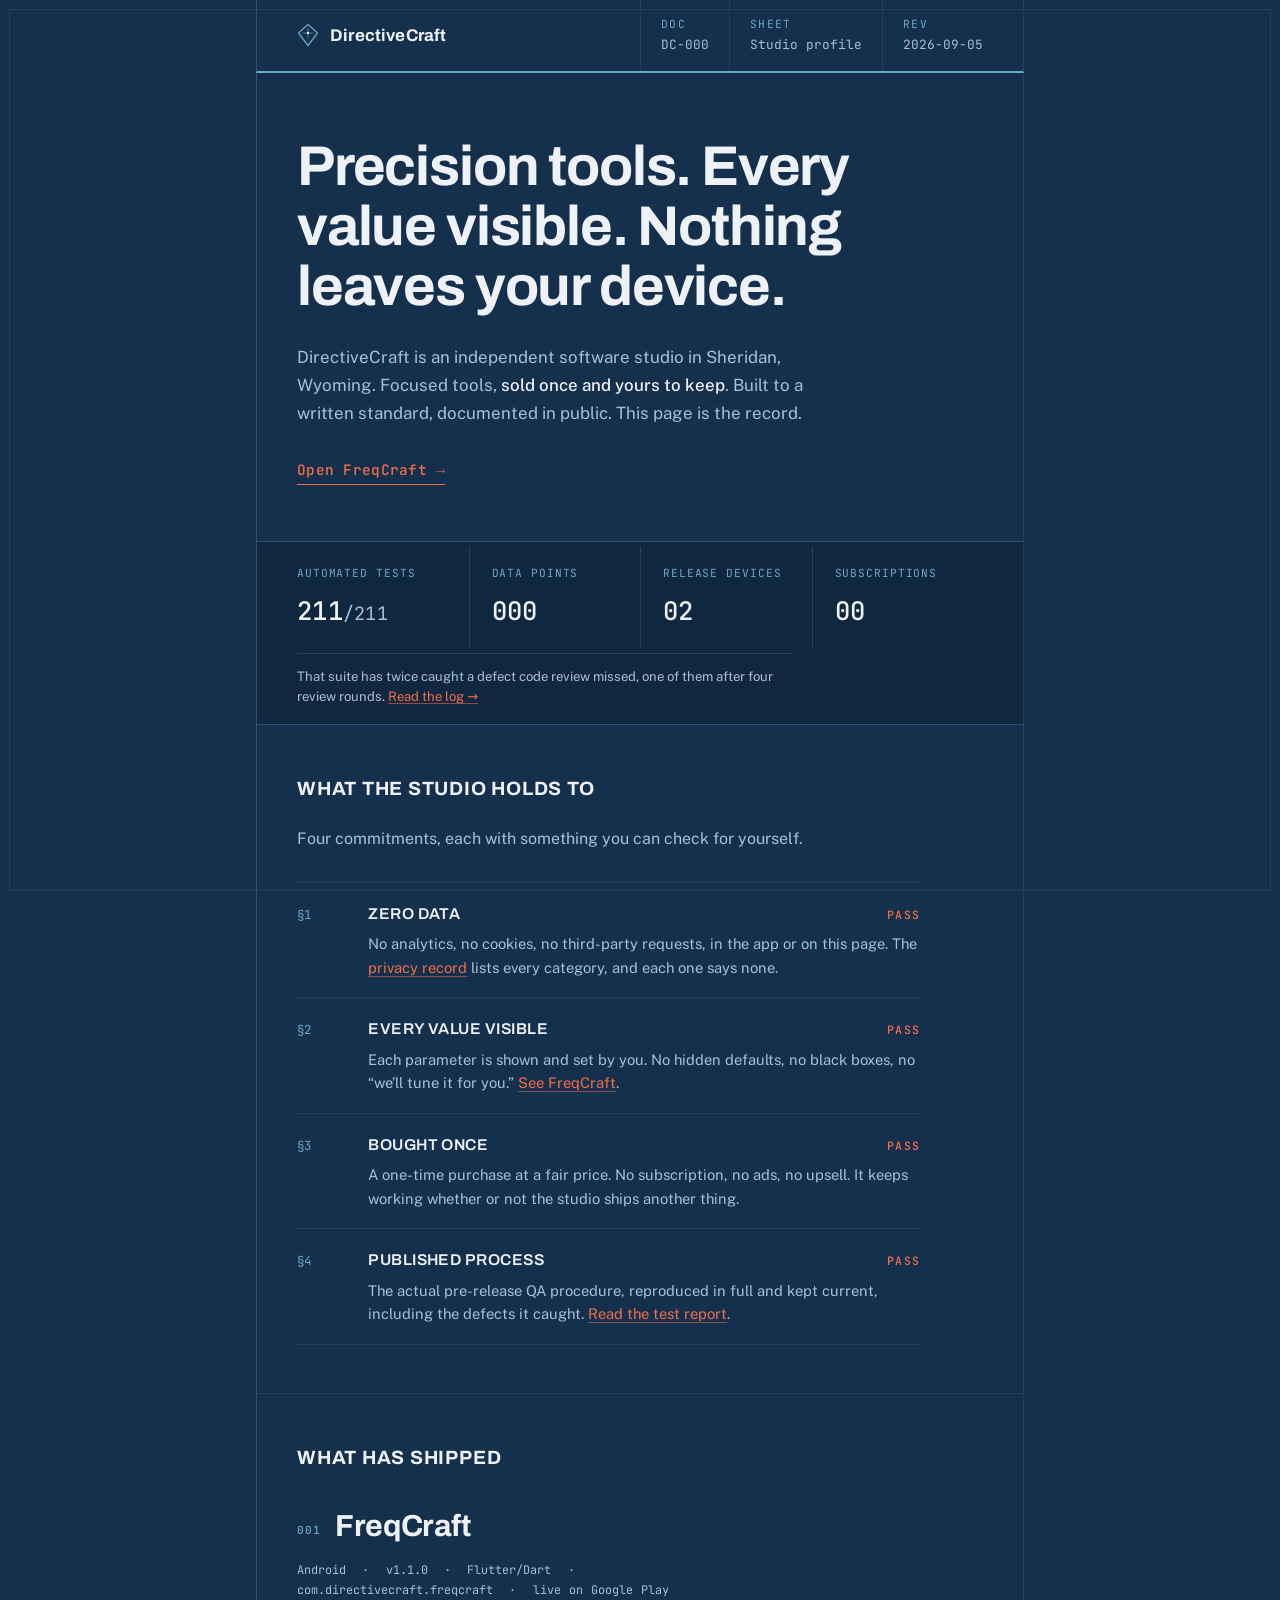
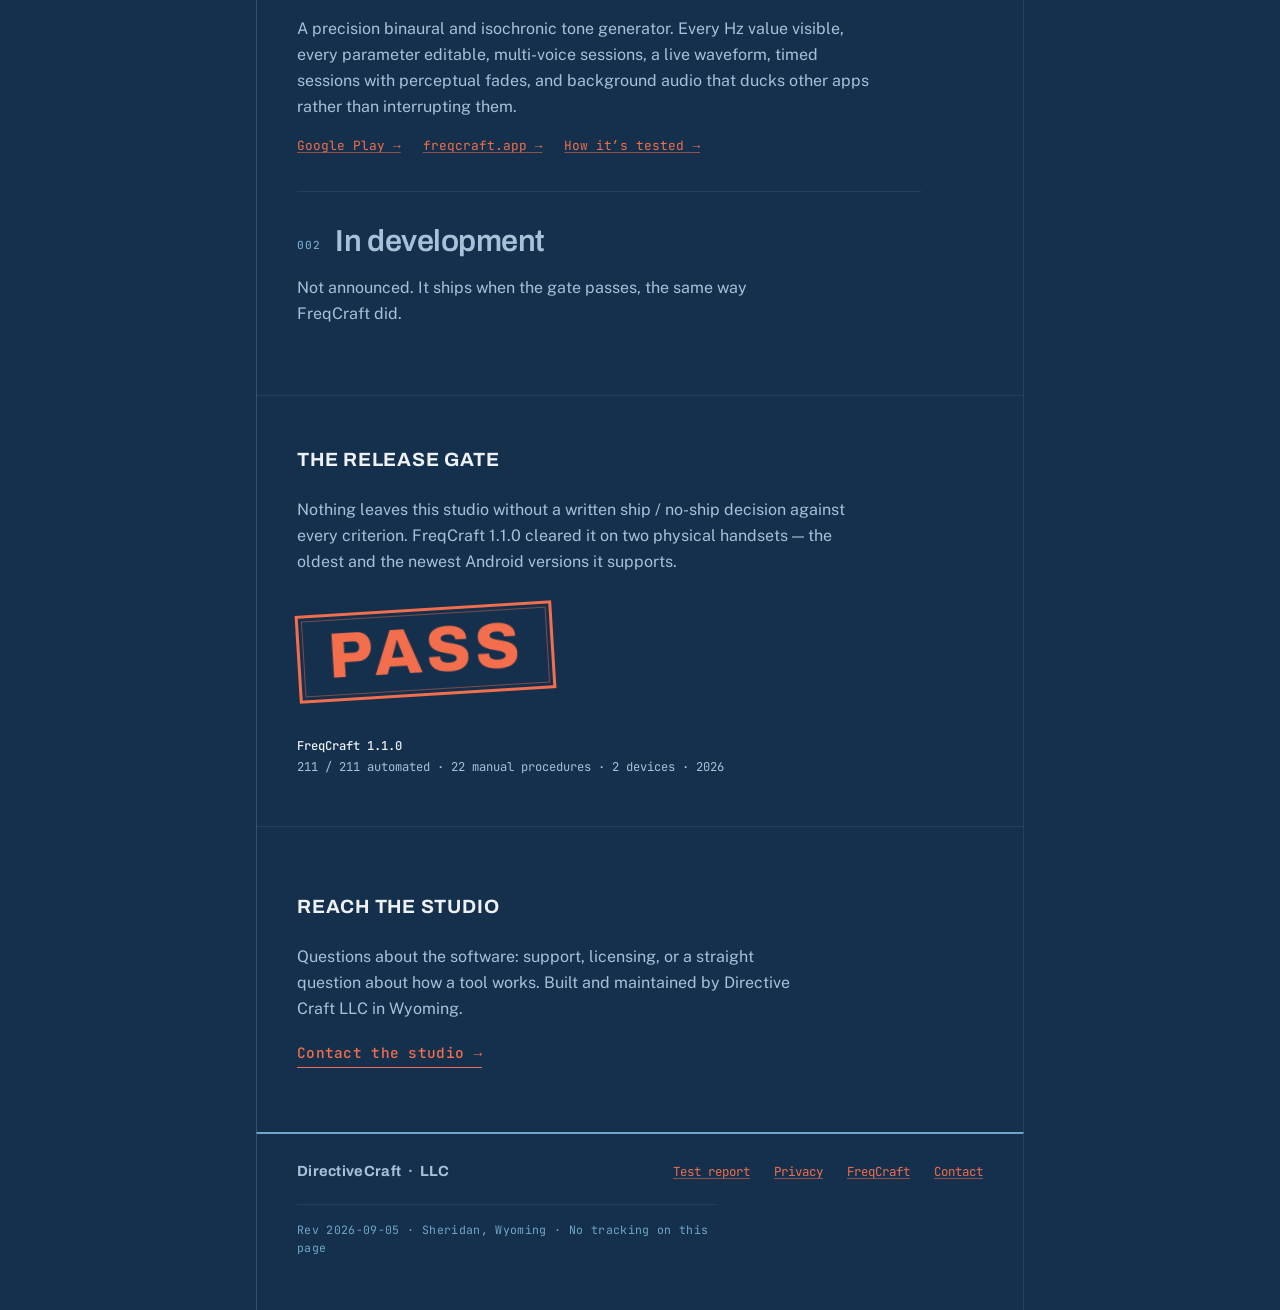
==== commit 2126250d: "Homepage: apply finish-review fixes - Accent dialed back #FB7451 -> #F26E4C (still AA on the ground," ====
--- a/index.html
+++ b/index.html
@@ -21,8 +21,9 @@
       --chalk:      #EEF2F6;   /* primary text */
       --chalk-dim:  #A6C1D8;   /* secondary text — blue-tinted, not gray */
       --cyan:       #6FA6C8;   /* diazo cyan — labels, tertiary */
-      --signal:     #FB7451;   /* accent — live / actionable ONLY */
-      --display: 'Archivo', 'Arial Narrow', system-ui, sans-serif;
+      --signal:     #F26E4C;   /* accent — live / actionable ONLY */
+
+      --display: 'Archivo', system-ui, 'Segoe UI', Roboto, sans-serif;
       --body:    'Public Sans', system-ui, -apple-system, 'Segoe UI', sans-serif;
       --mono:    'JetBrains Mono', ui-monospace, 'SFMono-Regular', Menlo, monospace;
 
@@ -196,6 +197,15 @@
       letter-spacing: 0.01em;
     }
     .cell .v small { color: var(--chalk-dim); font-size: 0.72em; font-weight: 400; }
+    .readout-note {
+      margin: 0 var(--pad);
+      padding: 13px 0 16px;
+      border-top: 1px solid var(--rule-soft);
+      font-size: 0.82rem;
+      line-height: 1.55;
+      color: var(--chalk-dim);
+      max-width: 62ch;
+    }
 
     /* ── SECTIONS ─────────────────────────────────────── */
     section.block { padding: clamp(34px, 4.5vw, 48px) 0; }
@@ -268,10 +278,9 @@
       font-size: 0.7rem;
       font-weight: 500;
       letter-spacing: 0.1em;
-      color: var(--signal);
+      color: var(--cyan);
       transform: translateY(-0.15em);
     }
-    .entry h3.muted .ord { color: var(--cyan); }
     .entry .meta {
       font-family: var(--mono);
       font-size: 0.74rem;
@@ -312,28 +321,30 @@
       letter-spacing: 0.06em;
       color: var(--signal);
       border: 3px solid var(--signal);
-      border-radius: 6px;
       padding: 8px 28px 10px;
       transform: rotate(var(--deg));
       position: relative;
       line-height: 1;
       text-shadow: 0 0 1px color-mix(in srgb, var(--signal) 40%, transparent);
-      box-shadow: inset 0 0 0 1px color-mix(in srgb, var(--signal) 25%, transparent);
-      animation: stamp-in 560ms cubic-bezier(0.16, 1, 0.3, 1) both;
     }
     .stamp::after {
       content: "";
       position: absolute;
       inset: 3px;
       border: 1px solid color-mix(in srgb, var(--signal) 45%, transparent);
-      border-radius: 3px;
       pointer-events: none;
     }
+    .gatemark.armed .stamp { animation: stamp-in 560ms cubic-bezier(0.16, 1, 0.3, 1) both; }
+    .gatemark.armed .cap { animation: cap-in 620ms 120ms ease-out both; }
     @keyframes stamp-in {
       0%   { opacity: 0; transform: rotate(-7deg) scale(1.22); }
       55%  { opacity: 1; }
       100% { opacity: 1; transform: rotate(var(--deg)) scale(1); }
     }
+    @keyframes cap-in {
+      0% { opacity: 0; transform: translateY(6px); }
+      100% { opacity: 1; transform: none; }
+    }
     .gatemark .cap {
       font-family: var(--mono);
       font-size: 0.76rem;
@@ -342,7 +353,7 @@
     }
     .gatemark .cap b { color: var(--chalk); font-weight: 500; display: block; }
     @media (prefers-reduced-motion: reduce) {
-      .stamp { animation: none; }
+      .gatemark.armed .stamp, .gatemark.armed .cap { animation: none; }
       html { scroll-behavior: auto; }
       .act .arr, .act:hover .arr { transition: none; transform: none; }
     }
@@ -350,6 +361,7 @@
     /* ── CONTACT + FOOTER ─────────────────────────────── */
     .contact { padding: clamp(44px, 7vw, 64px) 0; border-top: 1px solid var(--rule-soft); }
     .contact p { max-width: 52ch; color: var(--chalk-dim); margin-bottom: 18px; }
+    .ns-mail { font-family: var(--mono); font-size: 0.82rem; color: var(--chalk); margin-top: 16px; }
 
     footer {
       border-top: 2px solid var(--cyan);
@@ -407,8 +419,8 @@
       <a class="wordmark" href="/">
         <svg width="22" height="24" viewBox="0 0 22 24" fill="none" xmlns="http://www.w3.org/2000/svg" aria-hidden="true">
           <polygon points="11,1.5 20.5,10 11,22.5 1.5,10" stroke="#6FA6C8" stroke-width="1.25" fill="none" stroke-linejoin="round"/>
-          <path d="M11 5.5 V14.5 M6.5 10 H15.5" stroke="#FB7451" stroke-width="1.1" stroke-linecap="round"/>
-          <circle cx="11" cy="10" r="1.15" fill="#FB7451"/>
+          <path d="M11 5.5 V14.5 M6.5 10 H15.5" stroke="#6FA6C8" stroke-width="1" stroke-linecap="round" opacity="0.65"/>
+          <circle cx="11" cy="10" r="1.15" fill="#EEF2F6"/>
         </svg>
         <b>DirectiveCraft</b>
       </a>
@@ -424,7 +436,7 @@
       <div class="sheet col">
         <h1>Precision tools. Every value visible. Nothing leaves your device.</h1>
         <p class="standfirst">
-          Directive Craft is an independent software studio in Sheridan, Wyoming.
+          DirectiveCraft is an independent software studio in Sheridan, Wyoming.
           Focused tools, <strong>sold once and yours to keep</strong>. Built to a
           written standard, documented in public. This page is the record.
         </p>
@@ -440,6 +452,7 @@
         <div class="cell"><span class="k">Release devices</span><span class="v">02</span></div>
         <div class="cell"><span class="k">Subscriptions</span><span class="v">00</span></div>
       </div>
+      <p class="readout-note">That suite has twice caught a defect code review missed, one of them after four review rounds. <a href="/testing">Read the log &rarr;</a></p>
     </div>
 
     <!-- ══ REGISTER ════════════════════════════════════ -->
@@ -527,6 +540,7 @@
           how a tool works. Built and maintained by Directive Craft LLC in Wyoming.
         </p>
         <a class="act email-link" href="#">Contact the studio <span class="arr">&rarr;</span></a>
+        <noscript><p class="ns-mail">Direct email: contact&#64;directivecraft&#46;com</p></noscript>
       </div>
     </section>
   </main>
@@ -551,13 +565,45 @@
   // Email is never in the HTML source — assembled at runtime so scrapers can't harvest it.
   // Change the two parts below if the address changes; never put the full address in HTML.
   (function () {
-    var u = 'contact';
-    var d = 'directivecraft.com';
-    var addr = u + '@' + d;
+    var addr = 'contact' + '@' + 'directivecraft.com';
     document.querySelectorAll('.email-link').forEach(function (el) {
       el.href = 'mailto:' + addr;
     });
   })();
+
+  // The release gate resolves when the visitor brings it into view.
+  (function () {
+    var g = document.querySelector('.gatemark');
+    if (!g) return;
+    var done = false;
+    function arm() {
+      if (done) return;
+      done = true;
+      g.classList.add('armed');
+      window.removeEventListener('scroll', onScroll);
+      window.removeEventListener('resize', onScroll);
+    }
+    function inView() {
+      var r = g.getBoundingClientRect();
+      var vh = window.innerHeight || document.documentElement.clientHeight;
+      return r.top < vh * 0.85 && r.bottom > vh * 0.1;
+    }
+    var ticking = false;
+    function onScroll() {
+      if (ticking) return;
+      ticking = true;
+      requestAnimationFrame(function () { ticking = false; if (inView()) arm(); });
+    }
+    if ('IntersectionObserver' in window) {
+      var io = new IntersectionObserver(function (es) {
+        for (var i = 0; i < es.length; i++) { if (es[i].isIntersecting) { arm(); io.disconnect(); } }
+      }, { threshold: 0.35 });
+      io.observe(g);
+    }
+    window.addEventListener('scroll', onScroll, { passive: true });
+    window.addEventListener('resize', onScroll);
+    if (inView()) arm();
+  })();
 </script>
 
 </body>
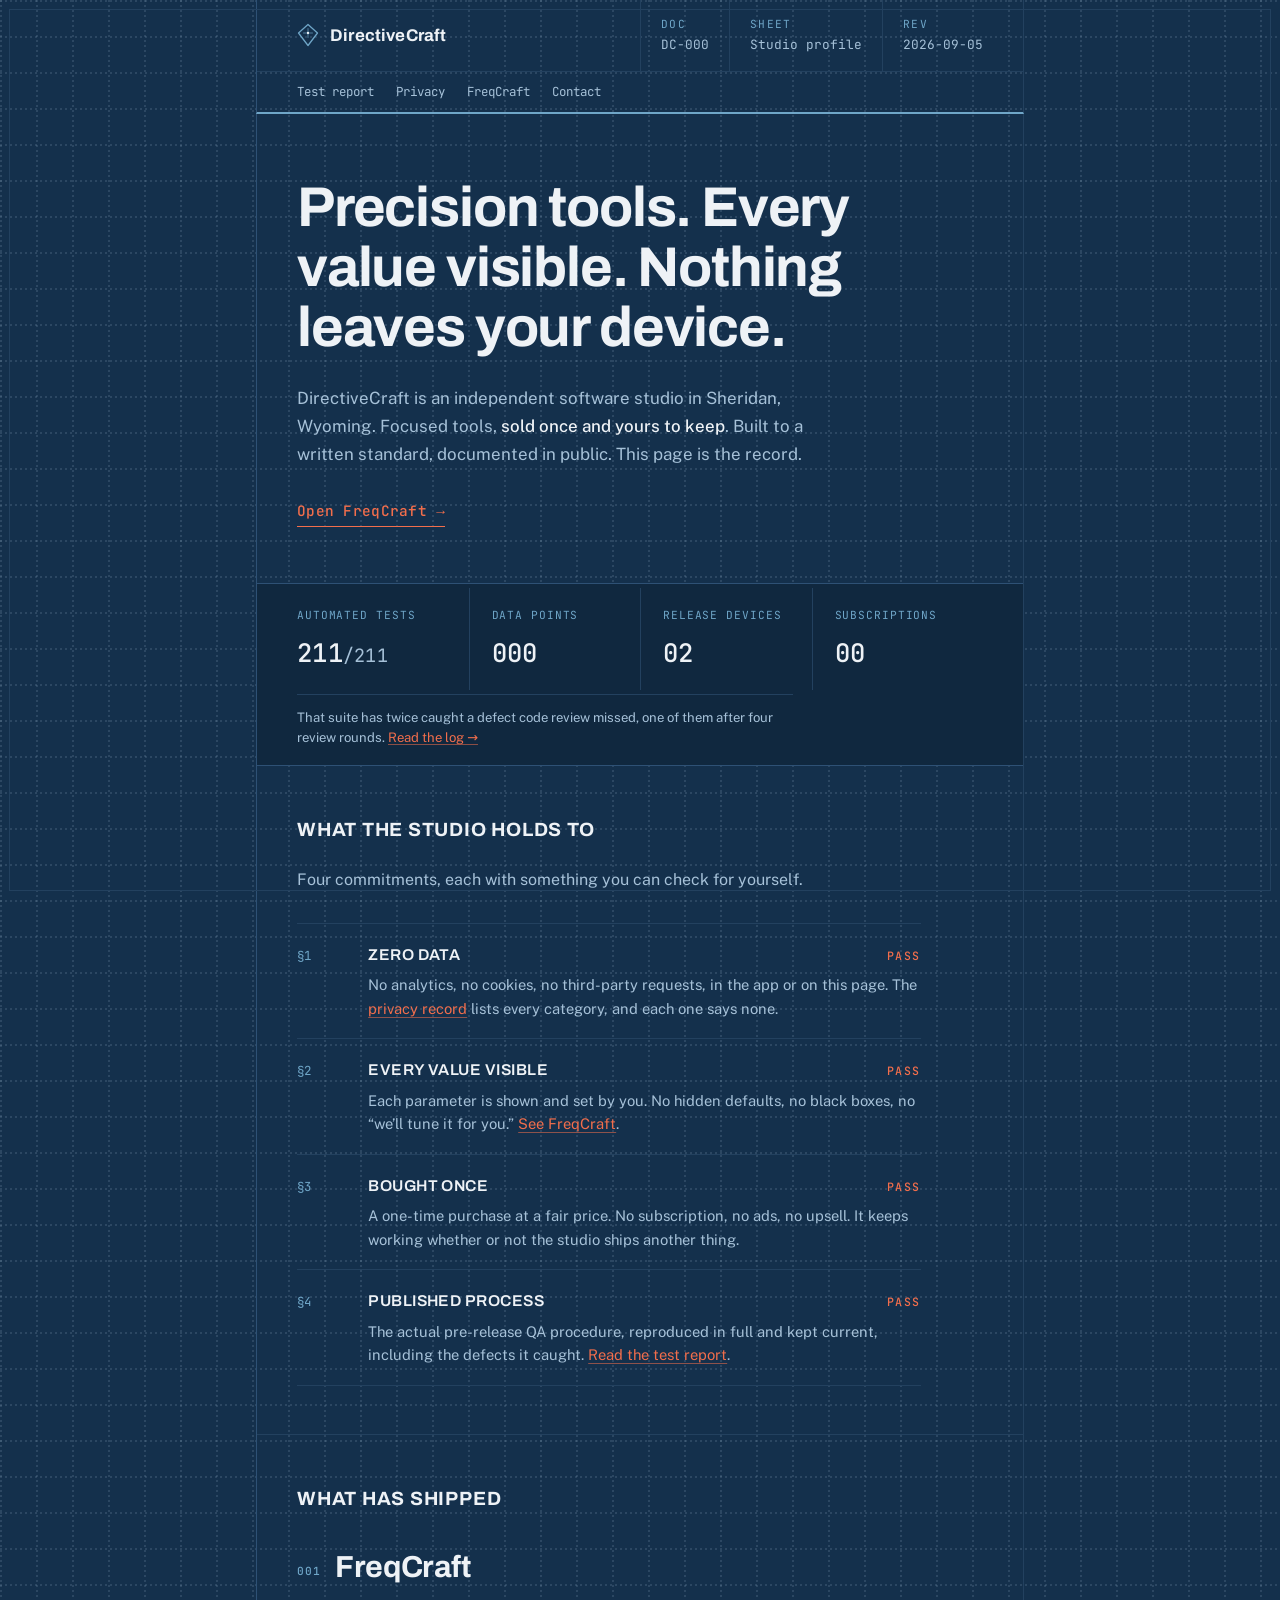
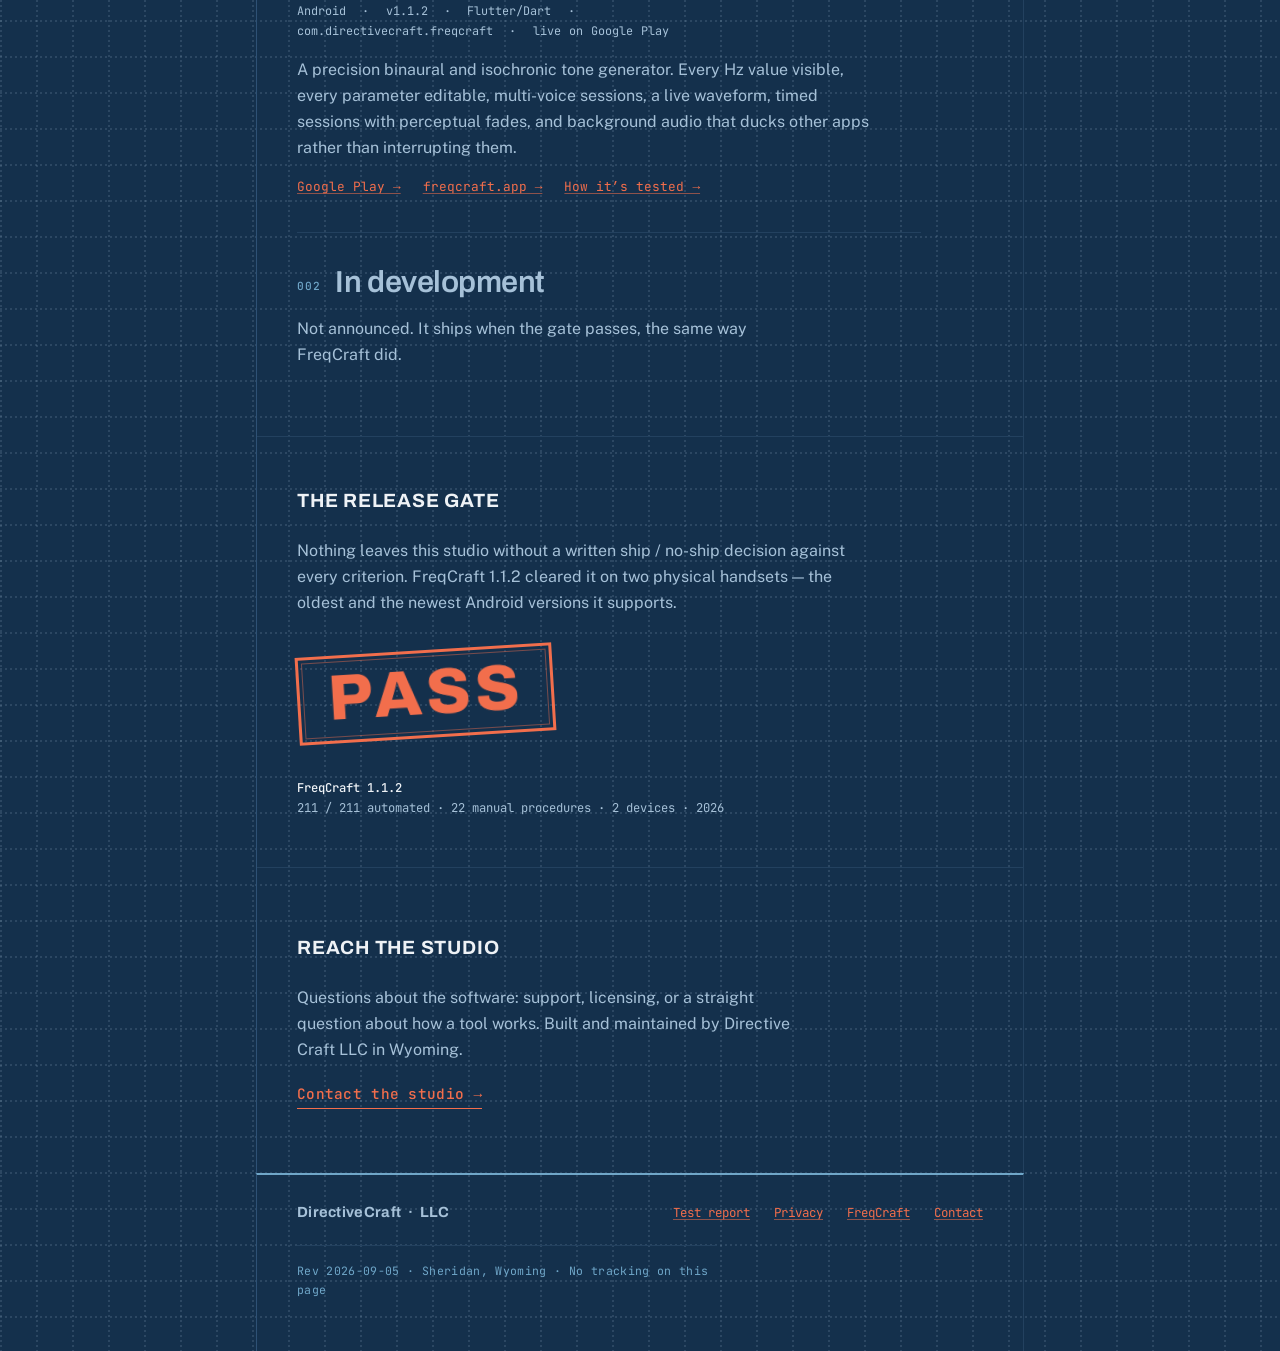
==== commit 6fe7060d: "Blueprint grid, header nav on every page, new favicon set, stamp the shipped version" ====
--- a/index.html
+++ b/index.html
@@ -5,7 +5,7 @@
   <meta name="viewport" content="width=device-width, initial-scale=1.0" />
   <link rel="canonical" href="https://www.directivecraft.com/" />
   <title>Directive Craft LLC — Private, Precision Software</title>
-  <meta name="description" content="Directive Craft is an independent software studio building focused tools that do one thing exactly right — no accounts, no ads, no data leaving your device. Maker of FreqCraft." />
+  <meta name="description" content="DirectiveCraft is an independent software studio building focused tools that do one thing exactly right — no accounts, no ads, no data leaving your device. Maker of FreqCraft." />
   <link rel="icon" href="/favicon.ico" sizes="any" />
   <link rel="icon" type="image/png" sizes="32x32" href="/assets/favicon-32.png" />
   <link rel="apple-touch-icon" href="/assets/apple-touch-icon.png" />
@@ -22,6 +22,7 @@
       --chalk-dim:  #A6C1D8;   /* secondary text — blue-tinted, not gray */
       --cyan:       #6FA6C8;   /* diazo cyan — labels, tertiary */
       --signal:     #F26E4C;   /* accent — live / actionable ONLY */
+      --grid:       rgba(166,193,216,0.16);  /* blueprint dot grid — tune the alpha here */
 
       --display: 'Archivo', system-ui, 'Segoe UI', Roboto, sans-serif;
       --body:    'Public Sans', system-ui, -apple-system, 'Segoe UI', sans-serif;
@@ -36,6 +37,12 @@
 
     body {
       background-color: var(--ink);
+      /* Blueprint dot grid — two dotted rules crossing at 36px squares.
+         Scrolls with the page: it is the paper the sheet sits on, not an overlay. */
+      background-image:
+        radial-gradient(circle at 1px 1px, var(--grid) 0.75px, transparent 0.85px),
+        radial-gradient(circle at 1px 1px, var(--grid) 0.75px, transparent 0.85px);
+      background-size: 36px 5px, 5px 36px;
       color: var(--chalk);
       font-family: var(--body);
       font-size: 16px;
@@ -125,6 +132,17 @@
     .tb-field { flex-direction: column; align-items: flex-start; gap: 2px; }
     .tb-field .k { font-family: var(--mono); font-size: 0.7rem; letter-spacing: 0.12em; text-transform: uppercase; color: var(--cyan); }
     .tb-field .v { font-family: var(--mono); font-size: 0.8rem; color: var(--chalk-dim); white-space: nowrap; }
+    /* ── SHEET INDEX (header nav) ─────────────────────── */
+    .sheet-index {
+      padding: 10px var(--pad);
+      border-top: 1px solid var(--rule-soft);
+      display: flex; flex-wrap: wrap; gap: 8px 22px;
+      font-family: var(--mono); font-size: 0.78rem;
+    }
+    .sheet-index a { color: var(--chalk-dim); text-decoration: none; }
+    .sheet-index a:hover { color: var(--signal); }
+    .sheet-index a:focus-visible { outline: 2px solid var(--signal); outline-offset: 3px; }
+
 
     /* ── STATEMENT ────────────────────────────────────── */
     .statement { padding: clamp(40px, 6vw, 64px) 0 clamp(36px, 5vw, 56px); }
@@ -428,6 +446,12 @@
       <div class="tb-field"><span class="k">Sheet</span><span class="v">Studio profile</span></div>
       <div class="tb-field"><span class="k">Rev</span><span class="v">2026-09-05</span></div>
     </div>
+    <nav class="sheet-index" aria-label="Pages">
+      <a href="/testing">Test report</a>
+      <a href="/privacy">Privacy</a>
+      <a href="https://freqcraft.app" target="_blank" rel="noopener noreferrer">FreqCraft</a>
+      <a class="email-link" href="#">Contact</a>
+    </nav>
   </header>
 
   <main>
@@ -494,7 +518,7 @@
         <h2>What has shipped</h2>
         <div class="entry">
           <h3><span class="ord">001</span>FreqCraft</h3>
-          <p class="meta">Android &nbsp;·&nbsp; v1.1.0 &nbsp;·&nbsp; Flutter/Dart &nbsp;·&nbsp; com.directivecraft.freqcraft &nbsp;·&nbsp; live on Google&nbsp;Play</p>
+          <p class="meta">Android &nbsp;·&nbsp; v1.1.2 &nbsp;·&nbsp; Flutter/Dart &nbsp;·&nbsp; com.directivecraft.freqcraft &nbsp;·&nbsp; live on Google&nbsp;Play</p>
           <p>
             A precision binaural and isochronic tone generator. Every Hz value visible,
             every parameter editable, multi-voice sessions, a live waveform, timed
@@ -521,12 +545,12 @@
         <h2>The release gate</h2>
         <p class="intro">
           Nothing leaves this studio without a written ship / no-ship decision against
-          every criterion. FreqCraft&nbsp;1.1.0 cleared it on two physical handsets — the
+          every criterion. FreqCraft&nbsp;1.1.2 cleared it on two physical handsets — the
           oldest and the newest Android versions it supports.
         </p>
         <div class="gatemark">
           <div class="stamp" role="img" aria-label="Current status: pass">PASS</div>
-          <p class="cap"><b>FreqCraft 1.1.0</b>211 / 211 automated · 22 manual procedures · 2 devices · 2026</p>
+          <p class="cap"><b>FreqCraft 1.1.2</b>211 / 211 automated · 22 manual procedures · 2 devices · 2026</p>
         </div>
       </div>
     </section>
@@ -540,8 +564,7 @@
           how a tool works. Built and maintained by Directive Craft LLC in Wyoming.
         </p>
         <a class="act email-link" href="#">Contact the studio <span class="arr">&rarr;</span></a>
-        <noscript><p class="ns-mail">Direct email: contact&#64;directivecraft&#46;com</p></noscript>
-      </div>
+        </div>
     </section>
   </main>
 
